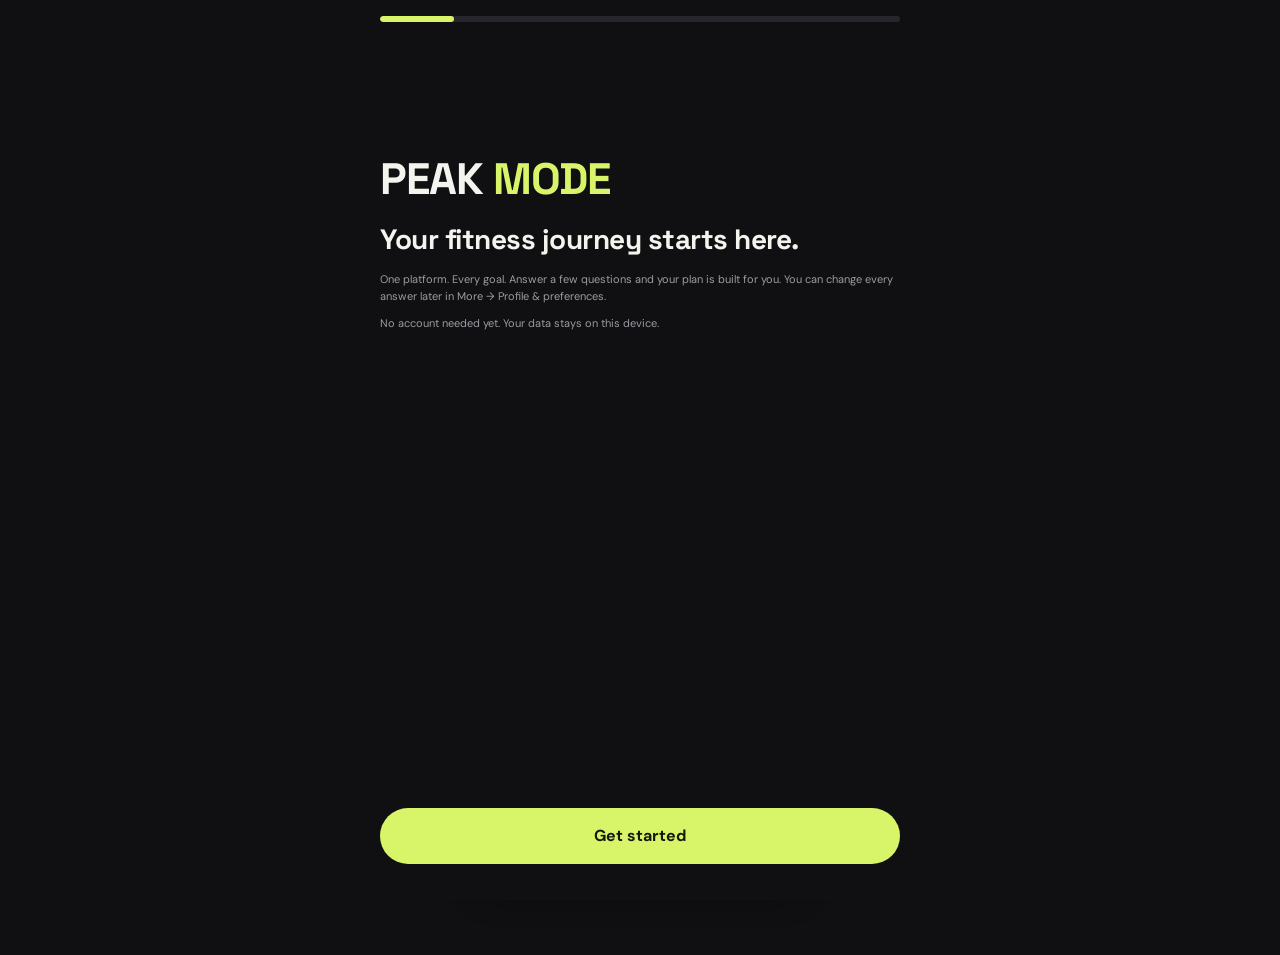
==== index.html @ ee84a6ba "Add files via upload" ====
<!doctype html><html lang="en"><head><meta charset="utf-8"><script>try{document.documentElement.dataset.theme=JSON.parse(localStorage.getItem("peakModeLifetimeV1")||"{}").theme||"volt"}catch(e){}</script><meta name="viewport" content="width=device-width,initial-scale=1,viewport-fit=cover"><meta name="theme-color" content="#101012"><link rel="manifest" href="manifest.webmanifest"><link rel="icon" href="icon.svg"><link rel="apple-touch-icon" href="icon.svg"><link rel="stylesheet" href="styles.css"><link rel="stylesheet" href="extras.css"><link rel="stylesheet" href="ui.css"><title>PEAK MODE</title></head><body><main class="app"><header><div><small id="greetSmall">PEAK MODE</small><h1 id="greet">Hi</h1></div><button id="settings">⚙</button></header><section class="hero"><div><small id="date"></small><h2>Build your best self.</h2><p id="phase">Train strong. Eat smart. Live better.</p></div><div class="streak"><b id="streak">0</b><small>DAY STREAK</small></div></section><div id="weekStrip"></div><nav><button class="active" data-page="today">Today</button><button data-page="food">Nutrition</button><button data-page="gym">Workout</button><button data-page="run">Run</button><button data-page="coach">Coach</button><button data-page="library">Library</button><button data-page="physique">Physique</button><button data-page="progress">Progress</button></nav>
<section id="today" class="page active"><div class="stats"><article><small>Calories</small><b>2,500</b><small>kcal target</small></article><article><small>Protein</small><b>180g</b><small>daily target</small></article><article><small>Water</small><b id="waterText">0 / 3L</b><small>hydration</small></article><article><small>Steps</small><b>8–10k</b><small>daily target</small></article></div><article class="card c-lime"><small>TRAINING</small><h3 id="todayWorkout">Upper Strength</h3><p id="todayDesc"></p><div id="todayExercises"></div><button class="primary" data-open="gym">Open workout</button></article><article class="card c-lav"><small>TODAY'S PLAN</small><h3>Training recommendation</h3><div id="coachToday"></div><button class="secondary" data-open="coach">Open check-in</button></article><article class="card"><small>TODAY'S INTAKE</small><h3>Calories and protein</h3><div id="intake"></div><p class="hint warn" id="backupNote" hidden>No recent backup. Photos and logs live only on this device, so export one in Progress → Backup.</p></article><article class="card" id="weekBars"></article><article class="card"><small>TODAY'S FOOD</small><h3>Meal schedule</h3><div id="todayMeals"></div><div id="customMeals"></div><button class="secondary" id="addMeal">+ Add another meal</button> <button class="secondary" data-open="food">Recipes & meal prep</button></article><article class="card"><small>HYDRATION</small><h3>Water tracker <span id="waterPct"></span></h3><div class="track"><i id="waterBar"></i></div><button class="secondary" id="add250">+250 ml</button> <button class="secondary" id="add500">+500 ml</button> <button class="link" id="resetWater">Reset</button><p class="hint">3 L is a starting target. Adjust for heat, sweating and thirst; don't force excessive water.</p></article><article class="card"><small>DAILY CHECKLIST</small><h3>Win the day</h3><div id="checks"></div></article></section>
<section id="food" class="page"><h2>Eat to perform</h2><article class="card"><div class="stats"><article><small>Calories</small><b>~2,500</b></article><article><small>Protein</small><b>~180g</b></article></div><p class="hint">Starting estimates. Actual calories and protein vary with fish type, edible portion, oil, coconut and recipes. Track your 7-day average weight for 2–3 weeks before adjusting.</p><div class="row"><button class="secondary" id="prevMenu">← Previous day</button><b id="menuTitle">Menu day 1 / 7</b><button class="secondary" id="nextMenu">Next day →</button></div><div id="menuMeals"></div></article><article class="card"><small>SUNDAY RESET</small><h3>90-minute prep plan</h3><div id="sunPrep"></div></article><article class="card"><small>MEAL PREPARATION</small><h3>Prep once, eat well</h3><div id="prep"></div></article><article class="card"><small>SHOPPING</small><h3>Weekly grocery list</h3><button class="link" id="copyList">Copy list</button><div id="groceries"></div></article></section>
<section id="gym" class="page"><h2>Strength + athleticism</h2><article class="card"><small>REST TIMER</small><div class="row"><b id="restClock" class="clock">0:00</b><div id="restBtns"><button class="secondary" data-s="60">1:00</button> <button class="secondary" data-s="90">1:30</button> <button class="secondary" data-s="120">2:00</button> <button class="secondary" data-s="180">3:00</button></div></div></article><article class="card" id="music"><small>WORKOUT MUSIC</small><h3>Your playlist</h3><div class="row2"><input id="plUrl" placeholder="Paste a Spotify or YouTube playlist link" aria-label="Playlist link"><button class="secondary" id="plSave">Save</button></div><div id="plEmbed"></div><div class="chips"><a href="https://open.spotify.com/search/workout%20motivation" target="_blank" rel="noopener">Spotify: workout</a><a href="https://www.youtube.com/results?search_query=gym+workout+music+mix" target="_blank" rel="noopener">YouTube: gym mix</a><a href="https://www.youtube.com/results?search_query=malayalam+gym+workout+songs" target="_blank" rel="noopener">Malayalam gym</a><a href="https://www.youtube.com/results?search_query=hip+hop+workout+mix" target="_blank" rel="noopener">Hip-hop</a></div><h3>Songs on this device</h3><p class="hint">Add songs you already own (MP3, M4A). They play offline and keep going with the screen locked.</p><audio id="aud" preload="none"></audio><div class="player"><div id="npTitle">Nothing playing</div><div class="ctl"><button id="mPrev" aria-label="Previous">Prev</button><button id="mPlay" aria-label="Play or pause">Play</button><button id="mNext" aria-label="Next">Next</button><button id="mShuf" aria-pressed="false" aria-label="Shuffle">Shuffle</button></div></div><div id="trackList"></div><label class="secondary file">Add songs<input id="addTracks" type="file" accept="audio/*" multiple></label></article><article class="card"><div class="row"><button class="secondary" id="prevWorkout">← Day</button><b id="workDay"></b><button class="secondary" id="nextWorkout">Day →</button></div><h3 id="workTitle"></h3><p id="workDesc"></p><div id="exerciseList"></div></article><article class="card"><small>PROGRESSION</small><h3>Your 90-day ramp</h3><ul><li>Weeks 1–2: return gradually, 3 reps in reserve, technique first.</li><li>Weeks 3–5: add reps, then small weight increases when every set is clean.</li><li>Week 6: deload; reduce sets by 40–50%.</li><li>Weeks 7–10: build steadily, usually 1–2 reps in reserve.</li><li>Week 11: consolidate and reduce fatigue.</li><li>Weeks 12–13: maintain strength; no forced max attempts.</li><li>After day 90: continue the weekly structure and schedule easier weeks every 5–8 weeks or as fatigue requires.</li></ul><p class="hint">Start conservatively after your training break. Avoid max attempts. Stop for sharp pain and adjust volume if recovery deteriorates.</p></article></section>
<section id="coach" class="page"><h2>Coach</h2><div id="coachBody"></div></section>
<section id="run" class="page"><h2>Run</h2><div id="runBody"></div></section>
<section id="library" class="page"><h2>Exercise library</h2><article class="card"><input id="lSearch" type="search" placeholder="Search exercises or muscles" aria-label="Search exercises"><div class="chips2" id="lMuscle"></div><div class="chips2" id="lEq"></div><div class="chips2" id="lLvl"></div><p class="hint" id="lStatus">Open this tab with internet once to load the library.</p><div id="lList"></div><button class="secondary" id="lMore" hidden>Show more</button><p class="hint">Exercise data and images: Free Exercise DB (public domain). Each demo shows start and end positions, not video.</p></article></section>
<section id="physique" class="page"><h2>Physique</h2><article class="card"><small>DAILY PHOTO</small><h3>Today’s check-in</h3><div class="seg" id="poseSeg"><button class="on" data-pose="Front">Front</button><button data-pose="Side">Side</button><button data-pose="Back">Back</button></div><p class="hint">Same spot, same light, same time of day, ideally in the morning before eating. Photos stay on this device.</p><p id="photoStatus" class="hint"></p><button class="primary" id="addPhoto">Take or choose photo</button></article><article class="card"><small>COMPARE</small><h3>Start vs latest</h3><div id="cmp"></div></article><article class="card"><small>TIMELINE</small><h3>All photos</h3><div id="gallery" class="gal"></div></article></section>
<section id="progress" class="page"><h2>Your progress</h2><article class="card"><small>BODY CHECK-IN</small><h3>Log measurements</h3><div class="form"><label>Weight kg<input id="weight" type="number" step=".1" placeholder="89.7"></label><label>Waist cm<input id="waist" type="number" step=".1"></label><label>Chest cm<input id="chest" type="number" step=".1"></label><label>Arm cm<input id="arm" type="number" step=".1"></label></div><button class="primary" id="saveMeasure">Save check-in</button><div id="wChart"></div><div id="measureHistory"></div></article><article class="card"><small>STRENGTH LOG</small><h3>Record a lift</h3><div class="form"><label>Exercise<select id="liftName"><option>Bench press</option><option>Squat</option><option>Deadlift</option><option>Overhead press</option><option>Barbell row</option></select></label><label>Weight kg<input id="liftWeight" type="number" step=".5"></label><label>Reps<input id="liftReps" type="number"></label><label>Sets<input id="liftSets" type="number"></label></div><button class="primary" id="saveLift">Save lift</button><div id="liftHistory"></div></article><article class="card"><small>BACKUP & RESTORE</small><p class="hint">Data is stored only in this browser on this device. Export backups regularly. GitHub Pages does not sync records between devices.</p><button class="secondary" id="export">Export backup</button> <label class="secondary file">Import backup<input id="import" type="file" accept="application/json"></label></article></section>
<footer>PEAK MODE · Consistency beats perfection.</footer></main><dialog id="settingsDialog"><div class="row"><h2>Daily reminders</h2><button id="close">✕</button></div><label>Workout<input id="tWorkout" type="time" value="05:45"></label><label>Breakfast<input id="tBreakfast" type="time" value="08:00"></label><label>Lunch<input id="tLunch" type="time" value="13:00"></label><label>Snack<input id="tSnack" type="time" value="16:30"></label><label>Dinner<input id="tDinner" type="time" value="20:00"></label><button class="primary" id="editProfile" type="button">Edit profile &amp; preferences</button><label>Your name<input id="tName" maxlength="24" autocomplete="given-name"></label><label>Theme<select id="tTheme"><option value="volt">Volt</option><option value="sunset">Sunset</option><option value="ember">Ember</option><option value="ocean">Ocean</option><option value="violet">Violet</option><option value="light">Light</option></select></label><label>Calorie target<input id="tKcal" type="number" inputmode="numeric"></label><label>Protein target (g)<input id="tProt" type="number" inputmode="numeric"></label><label>Water interval<select id="waterInterval"><option value="60">60 minutes</option><option value="90" selected>90 minutes</option><option value="120">2 hours</option></select></label><button class="primary" id="saveSettings">Save reminder times</button><button class="secondary" id="enable">Enable notifications</button><p class="hint">Notifications can fire while the app is open. Background notifications after iOS suspends/closes the app are not guaranteed with GitHub Pages alone; reliable push requires a push service/backend.</p></dialog><dialog id="recipeDialog"><div class="row"><h2 id="rTitle"></h2><button id="rClose" aria-label="Close">✕</button></div><div id="rBody"></div></dialog><dialog id="mealDialog"><div class="row"><h2>Add a meal</h2><button id="mClose" aria-label="Close">✕</button></div><label>What did you eat<input id="mName"></label><div class="form"><label>Calories (approx.)<input id="mKcal" type="number" inputmode="numeric"></label><label>Protein (g)<input id="mProt" type="number" inputmode="numeric"></label></div><button class="primary" id="mSave">Save meal</button></dialog><dialog id="photoDialog"><div class="row"><b id="pInfo"></b><button id="pClose" aria-label="Close">✕</button></div><img id="pImg" alt="" class="big"><button class="secondary" id="pDel">Delete photo</button></dialog><div id="toast"></div><script src="app.js"></script><script src="extras.js"></script><script src="music.js"></script><script src="coach.js"></script><script src="plan.js"></script><script src="library.js"></script><script src="food.js"></script><script src="ui.js"></script><script src="run.js"></script><script src="flow.js"></script><script src="session.js"></script><script src="onboard.js"></script><script src="backup.js"></script><script>if('serviceWorker'in navigator)addEventListener('load',()=>navigator.serviceWorker.register('./sw.js').catch(()=>{}));</script></body></html>
---- styles.css ----
@import url('https://fonts.googleapis.com/css2?family=DM+Sans:wght@400;500;600;700&family=Space+Grotesk:wght@500;600;700&display=swap');*{box-sizing:border-box}body{margin:0;background:radial-gradient(ellipse at 80% -10%,var(--glow),transparent 40%),var(--bg);color:var(--text);font:15px 'DM Sans',sans-serif;line-height:1.5}.app{max-width:800px;margin:auto;padding:env(safe-area-inset-top) 16px 30px}header,.row,.hero{display:flex;align-items:center;justify-content:space-between;gap:12px}header{padding:20px 2px}small{font-size:10px;letter-spacing:1.5px;color:var(--green);font-weight:700}h1,h2,h3,b{font-family:'Space Grotesk',sans-serif}h1{font-size:25px;margin:2px 0}h1 span{color:var(--green)}h2{font-size:22px;margin:18px 0 12px}h3{font-size:18px;margin:5px 0 10px}p{color:var(--muted)}button{cursor:pointer;font:inherit}header button,.row button{background:var(--surf);color:var(--text);border:1px solid var(--line);border-radius:12px;padding:10px}.hero,.card{background:linear-gradient(145deg,var(--c1),var(--c2));border:1px solid var(--line);border-radius:19px;padding:18px;margin:14px 0}.hero h2{margin:5px 0}.hero p{margin:0}.streak{border:1px solid var(--strk-line);background:var(--strk-bg);border-radius:50%;width:68px;height:68px;display:grid;align-content:center;text-align:center;flex-shrink:0}.streak b{font-size:24px;color:var(--green)}.streak small{font-size:8px}.tabs,nav{display:flex;gap:5px;overflow:auto;background:var(--nav);border:1px solid var(--line);padding:5px;border-radius:14px;position:sticky;top:0;z-index:3}nav button{flex:1;min-width:65px;background:transparent;border:0;color:var(--muted);padding:10px 5px;border-radius:10px;font-weight:700;font-size:12px}nav button.active{background:var(--green);color:var(--ink)}.page{display:none}.page.active{display:block}.stats{display:grid;grid-template-columns:repeat(4,1fr);gap:8px}.stats article{background:var(--surf);padding:12px;border-radius:13px}.stats small{display:block;color:var(--muted);letter-spacing:0}.stats b{display:block;font-size:20px;margin:4px 0}.primary,.secondary,.link,.file{display:inline-block;border:0;border-radius:12px;padding:11px 14px;font-weight:700}.primary{background:var(--green);color:var(--ink);width:100%;margin:12px 0}.secondary,.file{background:var(--surf);border:1px solid var(--line);color:var(--text)}.link{background:none;color:var(--green)}.meal{padding:12px 0;border-bottom:1px solid var(--line)}.meal b{display:block}.meal small{letter-spacing:.5px}.meal p{font-size:12px;margin:4px 0}.meal details{font-size:12px;color:var(--muted)}.meal summary{color:var(--green);cursor:pointer}.hint{font-size:11px}.track{height:9px;background:var(--line);border-radius:20px;overflow:hidden;margin:12px 0}.track i{display:block;height:100%;width:0;background:var(--green)}.exercise{padding:11px 0;border-bottom:1px solid var(--line);display:grid;grid-template-columns:1fr auto;gap:8px}.exercise span,.exercise em{font-size:12px;color:var(--muted)}.exercise em{grid-column:1/-1;font-style:normal}.form{display:grid;grid-template-columns:1fr 1fr;gap:10px;margin:12px 0}label{display:grid;gap:5px;color:var(--muted);font-size:12px}input,select{background:var(--input);color:var(--text);border:1px solid var(--line);border-radius:9px;padding:10px;min-width:0;width:100%}.check{display:flex;align-items:center;gap:9px;padding:6px 0;color:var(--text);font-size:13px}.check input{width:auto;accent-color:var(--green)}.history{border-bottom:1px solid var(--line);padding:9px 0;font-size:12px;display:flex;justify-content:space-between;gap:8px}.history span{color:var(--muted)}.file input{display:none}footer{text-align:center;color:var(--muted);font-size:10px;padding:22px}dialog{background:var(--panel);color:var(--text);border:1px solid var(--line);border-radius:18px;width:min(92vw,440px);max-height:88vh;overflow:auto}dialog::backdrop{background:#000b}dialog label{margin:10px 0}#toast{position:fixed;bottom:20px;left:50%;transform:translateX(-50%);background:var(--green);color:var(--ink);padding:10px 15px;border-radius:12px;opacity:0;pointer-events:none;font-weight:700;font-size:12px}#toast.show{opacity:1}@media(max-width:560px){.stats{grid-template-columns:repeat(2,1fr)}.app{padding-left:12px;padding-right:12px}.hero,.card{padding:15px}.form{grid-template-columns:1fr 1fr}}
---- extras.css ----
:root,:root[data-theme=ember]{--bg:#130f0d;--panel:#1d1613;--line:#3a2c26;--text:#f6eee9;--muted:#b3a299;--green:#ff7a45;--ink:#1c0e07;--surf:#2a201b;--c1:#251b16;--c2:#191210;--glow:#3a1d12;--input:#0f0b0a;--nav:#17110f;--strk-bg:#3a2218;--strk-line:#a65a38;--warn:#f0c46a;color-scheme:dark}
:root[data-theme=ocean]{--bg:#08121c;--panel:#0f1d2b;--line:#1f3448;--text:#e8f3fb;--muted:#8fa8bb;--green:#38bdf8;--ink:#04202e;--surf:#162a3b;--c1:#122537;--c2:#0c1a28;--glow:#0f3552;--input:#060e16;--nav:#0b1722;--strk-bg:#123a52;--strk-line:#2d7aa3;--warn:#f0c46a;color-scheme:dark}
:root[data-theme=violet]{--bg:#100c1a;--panel:#191328;--line:#30264a;--text:#f1ecfb;--muted:#a79dc2;--green:#a78bfa;--ink:#150b30;--surf:#231b38;--c1:#1f1733;--c2:#150f25;--glow:#2a1a52;--input:#0c0814;--nav:#130e20;--strk-bg:#2e2250;--strk-line:#7a63c9;--warn:#f0c46a;color-scheme:dark}
:root[data-theme=light]{--bg:#f5f3ef;--panel:#ffffff;--line:#ddd8cf;--text:#1d1b18;--muted:#6b655c;--green:#c2410c;--ink:#ffffff;--surf:#ebe7e0;--c1:#ffffff;--c2:#faf8f5;--glow:#ffe3d0;--input:#ffffff;--nav:#ece8e1;--strk-bg:#ffe8d9;--strk-line:#c2410c;--warn:#9a5b00;color-scheme:light}

:focus-visible{outline:2px solid var(--green);outline-offset:2px}
nav{top:env(safe-area-inset-top,0)}
.seg{display:flex;gap:6px;margin:8px 0}.seg button{flex:1;background:var(--surf);color:var(--text);border:1px solid var(--line);border-radius:10px;padding:10px;font-weight:700}.seg button.on{background:var(--green);color:var(--ink);border-color:var(--green)}
.cmp{display:grid;grid-template-columns:1fr 1fr;gap:10px}
figure{margin:0}figure img{width:100%;aspect-ratio:3/4;object-fit:cover;border-radius:12px;border:1px solid var(--line);display:block}figcaption{font-size:11px;color:var(--muted);margin-top:4px}figcaption b{color:var(--text)}
.gal{display:grid;grid-template-columns:repeat(3,1fr);gap:8px}.gal figure{cursor:pointer}
dialog .big{width:100%;max-height:60vh;object-fit:contain;border-radius:12px;margin:10px 0}
.bar{margin:10px 0}.bar span{font-size:12px;color:var(--muted)}.bar b{color:var(--text)}
.meal .check{align-items:flex-start;padding:0}.meal .check span{display:block}.meal.eaten{opacity:.62}.meal.eaten b{text-decoration:line-through}
.acts{display:flex;gap:14px;flex-wrap:wrap}.acts .link,.meal>.link{padding:6px 0;font-size:12px}
.mp{width:96px;height:96px;object-fit:cover;border-radius:10px;border:1px solid var(--line);margin-top:6px}
.exercise.has{grid-template-columns:auto 1fr auto}.exercise.has input{width:20px;height:20px;accent-color:var(--green)}
.clock{font-size:34px;color:var(--green);min-width:80px}#restBtns{display:flex;gap:6px;flex-wrap:wrap}#restBtns button{padding:9px 10px}
.chart{width:100%;height:auto;max-height:140px}.warn{color:var(--warn)}.soft{color:var(--muted);letter-spacing:0;font-weight:400;font-size:12px}
.tip{font-size:12px;color:var(--green)}dialog ol{color:var(--muted);padding-left:20px;font-size:13px}dialog li{margin:6px 0}dialog h3{margin:14px 0 4px}
@media(prefers-reduced-motion:no-preference){#toast{transition:opacity .2s}}

.row2{display:flex;gap:8px;margin:8px 0}.row2 input{flex:1}.chips{display:flex;flex-wrap:wrap;gap:8px;margin:10px 0}.chips a{background:var(--surf);border:1px solid var(--line);color:var(--text);border-radius:20px;padding:7px 12px;font-size:12px;text-decoration:none;font-weight:600}
#plEmbed iframe{border:0;border-radius:12px;margin:8px 0}#plEmbed a{font-size:12px;color:var(--green)}
.player{background:var(--surf);border-radius:14px;padding:12px;margin:10px 0}#npTitle{font-weight:700;margin-bottom:8px;overflow:hidden;text-overflow:ellipsis;white-space:nowrap}
.ctl{display:flex;gap:8px}.ctl button{flex:1;background:var(--panel);color:var(--text);border:1px solid var(--line);border-radius:10px;padding:10px;font-size:16px}#mPlay{background:var(--green);color:var(--ink);border-color:var(--green)}.ctl button[aria-pressed=true]{border-color:var(--green);color:var(--green)}
.trk{display:flex;align-items:center;gap:8px;border-bottom:1px solid var(--line);padding:4px 0}.trk>button:first-child{flex:1;text-align:left;overflow:hidden;text-overflow:ellipsis;white-space:nowrap;color:var(--text)}.trk.on>button:first-child{color:var(--green)}
nav{overflow-x:auto}nav button{flex:none}#coachBody ul{color:var(--muted);padding-left:18px;font-size:13px}#coachBody li{margin:6px 0}#coachBody input[type=range]{width:100%;accent-color:var(--green)}

.chips2{display:flex;flex-wrap:wrap;gap:6px;margin:8px 0}.chips2 button{background:var(--surf);color:var(--text);border:1px solid var(--line);border-radius:18px;padding:6px 11px;font-size:12px;font-weight:600}.chips2 button.on{background:var(--green);color:var(--ink);border-color:var(--green)}
.lrow{display:flex;gap:10px;align-items:center;width:100%;text-align:left;background:none;border:0;border-bottom:1px solid var(--line);padding:8px 0;color:var(--text)}.lrow img,.lrow .ph{width:56px;height:56px;border-radius:10px;object-fit:cover;background:var(--surf);flex:none}.lrow b{display:block;font-size:14px}.lrow small{color:var(--muted);font-size:11px}
#eMedia{position:relative;background:var(--surf);border-radius:14px;min-height:120px;margin:8px 0;overflow:hidden}#eMedia img{width:100%;max-height:50vh;object-fit:contain;display:block}.fl{position:absolute;left:8px;bottom:6px;font-size:11px;color:var(--muted)}#eMedia p{padding:16px}
#eMedia.fs{position:fixed;inset:0;z-index:999;background:#000;border-radius:0;display:flex;align-items:center}#eMedia.fs img{max-height:100vh}
.demo{background:none;border:1px solid var(--line);color:var(--green);border-radius:12px;padding:2px 8px;font-size:11px;font-weight:700;margin-left:6px}#exDialog{max-width:520px}input[type=search]{width:100%}
---- ui.css ----
:root{--cA:var(--green);--onA:var(--ink);--cB:var(--surf);--onB:var(--text);--cC:var(--surf);--onC:var(--text)}
:root[data-theme=volt]{--bg:#101012;--panel:#1b1b1f;--line:#2c2c32;--text:#f4f4ef;--muted:#9b9ba3;--green:#d8f56a;--ink:#16190a;--surf:#26262c;--c1:#1c1c20;--c2:#17171a;--glow:#1d2410;--input:#121214;--nav:#1b1b1f;--strk-bg:#2a3216;--strk-line:#d8f56a;--warn:#f0c46a;--cA:#d8f56a;--onA:#16190a;--cB:#a99bf5;--onB:#1a1433;--cC:#e3bdf3;--onC:#2a1233;color-scheme:dark}
:root[data-theme=sunset]{--bg:#ededf0;--panel:#fafafb;--line:#dcdce2;--text:#17171a;--muted:#6c6c76;--green:#e8591a;--ink:#fff;--surf:#f1f1f5;--c1:#fff;--c2:#fafafc;--glow:#f3e6ff;--input:#fff;--nav:#fff;--strk-bg:#fde3d6;--strk-line:#e8591a;--warn:#9a5b00;--cA:#e8591a;--onA:#fff;--cB:#dde3f5;--onB:#17171a;--cC:#f1f1f5;--onC:#17171a;color-scheme:light}
nav{display:none}.app{padding-bottom:120px}header h1{font-size:28px;letter-spacing:-.5px;margin:2px 0 0}header h1 span{color:inherit}
#today>h2{display:none}.hero{background:none!important;border:0!important;box-shadow:none!important;padding:4px 0!important}.hero h2{font-size:26px;letter-spacing:-.5px}
#weekStrip{display:flex;gap:6px;justify-content:space-between;margin:12px 0 4px}.wd{flex:1;display:flex;flex-direction:column;align-items:center;gap:4px;padding:8px 0;border-radius:22px;color:var(--muted)}.wd b{font-size:15px;color:var(--text)}.wd small{font-size:10px;letter-spacing:.08em}.wd.on{background:var(--green)}.wd.on b,.wd.on small{color:var(--ink)}.wd i{width:5px;height:5px;border-radius:50%}.wd i.dot{background:var(--green)}.wd.on i.dot{background:var(--ink)}
.card{border-radius:28px;padding:20px;border:0;background:var(--panel)}.stats{display:grid;grid-template-columns:1fr 1fr;gap:12px;margin:14px 0}.stats article{border-radius:26px;padding:18px;border:0;min-height:110px;display:flex;flex-direction:column;justify-content:space-between}.stats b{font-size:30px;letter-spacing:-1px}
.stats article:nth-child(1){background:var(--cC);color:var(--onC)}.stats article:nth-child(2){background:var(--cB);color:var(--onB)}.stats article:nth-child(3){background:var(--surf)}.stats article:nth-child(4){background:var(--cA);color:var(--onA)}.stats article:nth-child(1) small,.stats article:nth-child(2) small,.stats article:nth-child(4) small{color:inherit;opacity:.7}
.c-lime,.c-lav{background:var(--cA);color:var(--onA)}.c-lav{background:var(--cB);color:var(--onB)}.c-lime small,.c-lav small,.c-lime p,.c-lav p,.c-lime .hint,.c-lav .hint{color:inherit;opacity:.75}.c-lime h3{font-size:26px;letter-spacing:-.5px}
.c-lime .primary,.c-lav .secondary{background:var(--onA);color:var(--cA);border-radius:30px;border:0}.c-lav .secondary{background:var(--onB);color:var(--cB)}.c-lime .exercise,.c-lime .exercise *{color:inherit;border-color:#0002}.c-lime .demo{color:var(--onA);border-color:#0004}
.primary,.secondary,button.secondary{border-radius:30px}.tip{border-radius:16px}
.ringbox{display:flex;gap:18px;align-items:center;margin-bottom:12px}.ringbox b{font-size:34px;letter-spacing:-1px;display:block}.ringbox small{display:block;color:var(--muted)}.rbg{fill:none;stroke:var(--surf);stroke-width:14}.rfg{fill:none;stroke:var(--green);stroke-width:14;stroke-linecap:round}
.bars{display:flex;gap:8px;align-items:flex-end;height:150px;margin-top:14px}.bc{flex:1;height:100%;display:flex;flex-direction:column;justify-content:flex-end;align-items:center;gap:6px}.bc span{font-size:11px;color:var(--muted)}.bc i{width:100%;border-radius:20px;background:var(--green);min-height:14px}.bc.f i{opacity:.3}.bc small{font-size:11px}
dialog{border-radius:28px}
#dock{position:fixed;left:50%;transform:translateX(-50%);bottom:calc(14px + env(safe-area-inset-bottom,0px));z-index:50;display:flex;gap:10px;padding:10px;background:color-mix(in srgb,var(--panel) 88%,transparent);backdrop-filter:blur(14px);-webkit-backdrop-filter:blur(14px);border:1px solid var(--line);border-radius:44px;box-shadow:0 10px 30px #0006}
#dock button{width:52px;height:52px;border-radius:50%;border:0;background:var(--surf);color:var(--text);display:grid;place-items:center;padding:0}#dock button.on{background:var(--green);color:var(--ink)}#dock svg{width:24px;height:24px;fill:none;stroke:currentColor;stroke-width:2;stroke-linecap:round;stroke-linejoin:round}
.moregrid{display:grid;grid-template-columns:1fr 1fr;gap:10px;margin-top:12px}.moregrid button{background:var(--surf);color:var(--text);border:0;border-radius:22px;padding:22px 10px;font-weight:700}
.bc i.z{background:var(--surf)}
.streak small{font-size:8px;letter-spacing:.06em}.streak{min-width:68px}

#ob{position:fixed;inset:0;z-index:300;background:var(--bg);overflow:auto;padding:calc(16px + env(safe-area-inset-top,0px)) 18px calc(24px + env(safe-area-inset-bottom,0px))}#ob[hidden]{display:none}.obin{max-width:520px;margin:0 auto;min-height:100%;display:flex;flex-direction:column;gap:14px}
.obtop{display:flex;align-items:center;gap:12px}.obtop #obBack{background:var(--surf);color:var(--text);border:0;border-radius:50%;width:40px;height:40px}.obbar{flex:1;height:6px;background:var(--surf);border-radius:6px;overflow:hidden}.obbar i{display:block;height:100%;background:var(--green);border-radius:6px;transition:width .25s}
#obBody{flex:1;display:flex;flex-direction:column;gap:12px}#obBody h2{font-size:28px;letter-spacing:-.5px;margin:6px 0 0}.obhero{margin-top:12vh}.obhero h1{font-size:44px;letter-spacing:-1px}.obhero h1 span{color:var(--green)}
.obg{display:flex;flex-wrap:wrap;gap:8px}.opt{background:var(--surf);color:var(--text);border:2px solid transparent;border-radius:24px;padding:12px 16px;font-weight:700;font-size:14px}.opt.on{background:var(--green);color:var(--ink)}[data-grp=goals] .opt{flex:1 1 44%;text-align:left;border-radius:20px;padding:16px}
.obnext{width:100%;padding:16px;font-size:16px;border-radius:32px;position:sticky;bottom:0}textarea{width:100%;background:var(--input);color:var(--text);border:1px solid var(--line);border-radius:14px;padding:12px;font:inherit}
#obSkip[hidden],#obBack[hidden],#obEq[hidden]{display:none!important}
.big{font-size:64px!important;letter-spacing:-2px;margin:4px 0}.rstats{display:flex;gap:10px;margin:6px 0}.rstats div{flex:1}.rstats b{font-size:24px;display:block}#rCv,#dCv{width:100%;height:auto;background:#0001;border-radius:18px;margin:8px 0}

/* v11 calm layout */
#today>:not(#home){display:none}#weekStrip,#food [data-open=food]{display:none}#home{display:flex;flex-direction:column;gap:14px;margin-top:6px}
.hero2{padding:26px}.hero2 h2{font-size:34px;letter-spacing:-1px;margin:6px 0 4px}.hero2 p{margin:0 0 18px;font-size:16px}.hero2 .primary{width:100%;padding:16px;font-size:17px}
.nextmeal{background:var(--panel);color:var(--text);border:0;border-radius:24px;padding:16px 18px;text-align:left}.nextmeal small{display:block;color:var(--muted);letter-spacing:.08em;font-size:11px}.nextmeal b{font-size:16px}
.plines{display:flex;flex-direction:column;gap:12px;padding:4px 4px 0}.pl>div:first-child{display:flex;justify-content:space-between;font-size:13px;margin-bottom:6px}.pl span{color:var(--muted)}.pl .track{height:6px}.pl .track i{transition:width .6s}#home>.link{align-self:flex-start}
#subnav{margin:6px 0 10px}#subnav[hidden]{display:none}
#dock{gap:6px}#dock button{width:auto;height:52px;border-radius:30px;padding:0 18px;display:flex;gap:8px;align-items:center}#dock button span{font-size:13px;font-weight:700;display:none}#dock button.on span{display:inline}
.tl{position:relative}.tli{display:flex;gap:14px;position:relative;padding-bottom:14px}.tli::before{content:'';position:absolute;left:15px;top:34px;bottom:0;width:2px;background:var(--line)}.tli:last-child::before{display:none}
.tk{flex:none}.tk input{appearance:none;-webkit-appearance:none;width:32px;height:32px;border-radius:50%;border:2px solid var(--line);background:var(--panel);margin:0;position:relative}.tk input:checked{background:var(--green);border-color:var(--green);animation:pop .3s}.tk input:checked::after{content:'';position:absolute;left:10px;top:4px;width:7px;height:14px;border:solid var(--ink);border-width:0 3px 3px 0;transform:rotate(45deg)}
.tb{flex:1;border-radius:22px;padding:2px 0}.tb b{display:block}.tb p{margin:2px 0 4px;color:var(--muted);font-size:13px}.tli.next .tb{background:var(--cA);color:var(--onA);padding:14px}.tli.next .tb p,.tli.next .tb small{color:inherit;opacity:.75}.tli.next .link{color:var(--onA)}.tli.later{opacity:.5}.tli.next .tk input{border-color:var(--green)}
@keyframes pop{50%{transform:scale(1.3)}}.pop{animation:pop .25s}
#startRow{margin:0 0 12px}#startRow .primary{width:100%;padding:18px;font-size:17px}.wrow{display:flex;align-items:center;gap:12px;width:100%;background:none;border:0;border-bottom:1px solid var(--line);padding:12px 0;color:var(--text);text-align:left}.wrow span{width:36px;color:var(--muted);font-size:12px}.wrow b{flex:1;font-size:14px}.wrow em{font-style:normal;color:var(--muted);font-size:12px}.wrow.on b{color:var(--green)}
#fab{position:fixed;right:16px;bottom:calc(92px + env(safe-area-inset-bottom,0px));z-index:55;width:48px;height:48px;border-radius:50%;border:1px solid var(--line);background:var(--panel);color:var(--text);display:grid;place-items:center;padding:0;box-shadow:0 6px 20px #0005}#fab svg{width:22px;height:22px;fill:none;stroke:currentColor;stroke-width:2;stroke-linecap:round;stroke-linejoin:round}#fab.live{background:var(--green);color:var(--ink);animation:pulse 1.8s infinite}@keyframes pulse{50%{box-shadow:0 0 0 8px #d8f56a33}}
.sheet{width:min(560px,100%);margin:auto auto 0;border-radius:28px 28px 0 0}.sheet #music{box-shadow:none;padding:0;background:none}
#ses{position:fixed;inset:0;z-index:320;background:var(--bg);overflow:auto;padding:calc(14px + env(safe-area-inset-top,0px)) 18px calc(24px + env(safe-area-inset-bottom,0px))}#ses[hidden]{display:none}.sin{max-width:520px;margin:0 auto}.stop{display:flex;justify-content:space-between;align-items:center}.stop button{width:40px;height:40px;border-radius:50%;border:0;background:var(--surf);color:var(--text)}.stop b{font-size:13px;color:var(--muted)}
#sBody{display:flex;flex-direction:column;gap:14px;margin-top:12px}#sBody h1{font-size:34px;letter-spacing:-1px;margin:0}.sset{font-size:18px;font-weight:700;color:var(--green);margin:0}.sdemo{background:var(--surf);border-radius:24px;min-height:190px;display:grid;place-items:center;overflow:hidden}.sdemo img{width:100%;max-height:34vh;object-fit:contain}.sdemo p{padding:20px}
.stpr{display:flex;gap:12px}.stp{flex:1;background:var(--surf);border-radius:22px;padding:12px}.stp small{color:var(--muted)}.stp div{display:flex;align-items:center;gap:6px;margin-top:6px}.stp input{width:100%;min-width:0;text-align:center;font-size:26px;font-weight:800;background:none;border:0;color:var(--text)}.stp button{width:40px;height:40px;border-radius:50%;border:0;background:var(--panel);color:var(--text);font-size:20px}
.big2{width:100%;padding:20px;font-size:20px;border-radius:36px}.rclock{font-size:96px;font-weight:800;letter-spacing:-3px;text-align:center;margin:20px 0}.rbtns{display:flex;gap:10px}.rbtns button{flex:1;padding:16px}
.sring{width:150px;height:150px;align-self:center}.sring .rfg{transition:stroke-dashoffset 1.2s ease-out}.stick{stroke:var(--green);stroke-width:7;stroke-linecap:round;stroke-linejoin:round}.sgrid{display:flex;gap:10px}.sgrid div{flex:1;background:var(--panel);border-radius:22px;padding:16px;text-align:center}.sgrid b{font-size:26px;display:block}.sgrid small{color:var(--muted)}
@media(prefers-reduced-motion:reduce){*{animation:none!important;transition:none!important}}
.hero2 h2{line-height:1.05}
#dock button{padding:0 14px}#dock{gap:4px}
#rEnd[hidden],#rDraft[hidden]{display:none!important}#rCv{min-height:120px}
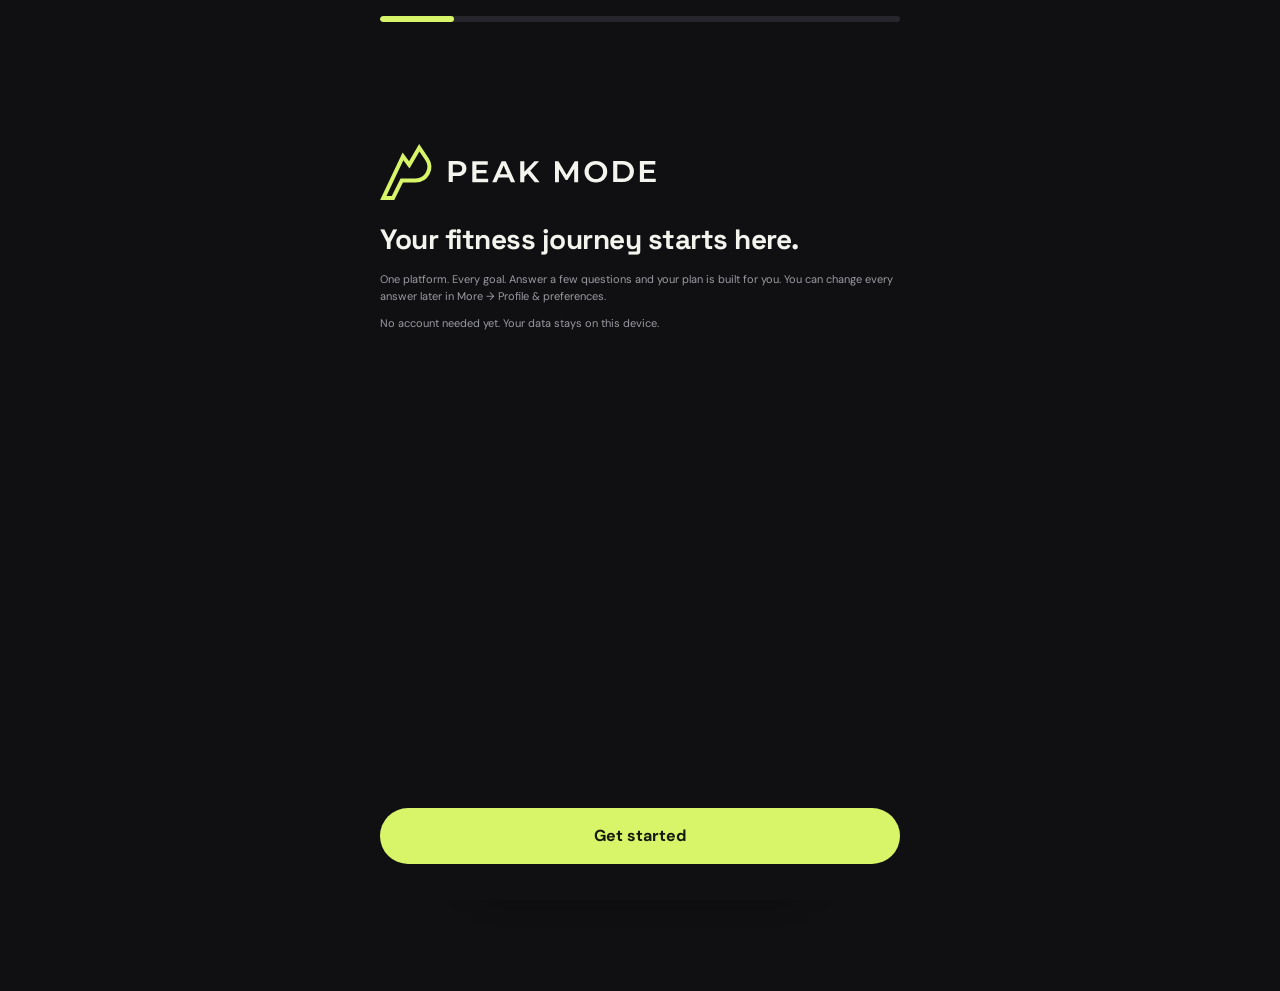
==== commit 6420281d: "Add files via upload" ====
--- a/index.html
+++ b/index.html
@@ -1,10 +1,10 @@
-<!doctype html><html lang="en"><head><meta charset="utf-8"><script>try{document.documentElement.dataset.theme=JSON.parse(localStorage.getItem("peakModeLifetimeV1")||"{}").theme||"volt"}catch(e){}</script><meta name="viewport" content="width=device-width,initial-scale=1,viewport-fit=cover"><meta name="theme-color" content="#101012"><link rel="manifest" href="manifest.webmanifest"><link rel="icon" href="icon.svg"><link rel="apple-touch-icon" href="icon.svg"><link rel="stylesheet" href="styles.css"><link rel="stylesheet" href="extras.css"><link rel="stylesheet" href="ui.css"><title>PEAK MODE</title></head><body><main class="app"><header><div><small id="greetSmall">PEAK MODE</small><h1 id="greet">Hi</h1></div><button id="settings">⚙</button></header><section class="hero"><div><small id="date"></small><h2>Build your best self.</h2><p id="phase">Train strong. Eat smart. Live better.</p></div><div class="streak"><b id="streak">0</b><small>DAY STREAK</small></div></section><div id="weekStrip"></div><nav><button class="active" data-page="today">Today</button><button data-page="food">Nutrition</button><button data-page="gym">Workout</button><button data-page="run">Run</button><button data-page="coach">Coach</button><button data-page="library">Library</button><button data-page="physique">Physique</button><button data-page="progress">Progress</button></nav>
+<!doctype html><html lang="en"><head><meta charset="utf-8"><script>try{document.documentElement.dataset.theme=JSON.parse(localStorage.getItem("peakModeLifetimeV1")||"{}").theme||"volt"}catch(e){}</script><meta name="viewport" content="width=device-width,initial-scale=1,viewport-fit=cover"><meta name="theme-color" content="#101012"><link rel="manifest" href="manifest.webmanifest"><link rel="icon" href="icon.svg" type="image/svg+xml"><link rel="apple-touch-icon" href="apple-touch-icon.png"><link rel="stylesheet" href="styles.css"><link rel="stylesheet" href="extras.css"><link rel="stylesheet" href="ui.css"><title>PEAK MODE</title></head><body><main class="app"><header><div><small id="greetSmall">PEAK MODE</small><h1 id="greet">Hi</h1></div><button id="settings">⚙</button></header><section class="hero"><div><small id="date"></small><h2>Build your best self.</h2><p id="phase">Train strong. Eat smart. Live better.</p></div><div class="streak"><b id="streak">0</b><small>DAY STREAK</small></div></section><div id="weekStrip"></div><nav><button class="active" data-page="today">Today</button><button data-page="food">Nutrition</button><button data-page="gym">Workout</button><button data-page="run">Run</button><button data-page="coach">Coach</button><button data-page="library">Library</button><button data-page="physique">Physique</button><button data-page="progress">Progress</button></nav>
 <section id="today" class="page active"><div class="stats"><article><small>Calories</small><b>2,500</b><small>kcal target</small></article><article><small>Protein</small><b>180g</b><small>daily target</small></article><article><small>Water</small><b id="waterText">0 / 3L</b><small>hydration</small></article><article><small>Steps</small><b>8–10k</b><small>daily target</small></article></div><article class="card c-lime"><small>TRAINING</small><h3 id="todayWorkout">Upper Strength</h3><p id="todayDesc"></p><div id="todayExercises"></div><button class="primary" data-open="gym">Open workout</button></article><article class="card c-lav"><small>TODAY'S PLAN</small><h3>Training recommendation</h3><div id="coachToday"></div><button class="secondary" data-open="coach">Open check-in</button></article><article class="card"><small>TODAY'S INTAKE</small><h3>Calories and protein</h3><div id="intake"></div><p class="hint warn" id="backupNote" hidden>No recent backup. Photos and logs live only on this device, so export one in Progress → Backup.</p></article><article class="card" id="weekBars"></article><article class="card"><small>TODAY'S FOOD</small><h3>Meal schedule</h3><div id="todayMeals"></div><div id="customMeals"></div><button class="secondary" id="addMeal">+ Add another meal</button> <button class="secondary" data-open="food">Recipes & meal prep</button></article><article class="card"><small>HYDRATION</small><h3>Water tracker <span id="waterPct"></span></h3><div class="track"><i id="waterBar"></i></div><button class="secondary" id="add250">+250 ml</button> <button class="secondary" id="add500">+500 ml</button> <button class="link" id="resetWater">Reset</button><p class="hint">3 L is a starting target. Adjust for heat, sweating and thirst; don't force excessive water.</p></article><article class="card"><small>DAILY CHECKLIST</small><h3>Win the day</h3><div id="checks"></div></article></section>
 <section id="food" class="page"><h2>Eat to perform</h2><article class="card"><div class="stats"><article><small>Calories</small><b>~2,500</b></article><article><small>Protein</small><b>~180g</b></article></div><p class="hint">Starting estimates. Actual calories and protein vary with fish type, edible portion, oil, coconut and recipes. Track your 7-day average weight for 2–3 weeks before adjusting.</p><div class="row"><button class="secondary" id="prevMenu">← Previous day</button><b id="menuTitle">Menu day 1 / 7</b><button class="secondary" id="nextMenu">Next day →</button></div><div id="menuMeals"></div></article><article class="card"><small>SUNDAY RESET</small><h3>90-minute prep plan</h3><div id="sunPrep"></div></article><article class="card"><small>MEAL PREPARATION</small><h3>Prep once, eat well</h3><div id="prep"></div></article><article class="card"><small>SHOPPING</small><h3>Weekly grocery list</h3><button class="link" id="copyList">Copy list</button><div id="groceries"></div></article></section>
-<section id="gym" class="page"><h2>Strength + athleticism</h2><article class="card"><small>REST TIMER</small><div class="row"><b id="restClock" class="clock">0:00</b><div id="restBtns"><button class="secondary" data-s="60">1:00</button> <button class="secondary" data-s="90">1:30</button> <button class="secondary" data-s="120">2:00</button> <button class="secondary" data-s="180">3:00</button></div></div></article><article class="card" id="music"><small>WORKOUT MUSIC</small><h3>Your playlist</h3><div class="row2"><input id="plUrl" placeholder="Paste a Spotify or YouTube playlist link" aria-label="Playlist link"><button class="secondary" id="plSave">Save</button></div><div id="plEmbed"></div><div class="chips"><a href="https://open.spotify.com/search/workout%20motivation" target="_blank" rel="noopener">Spotify: workout</a><a href="https://www.youtube.com/results?search_query=gym+workout+music+mix" target="_blank" rel="noopener">YouTube: gym mix</a><a href="https://www.youtube.com/results?search_query=malayalam+gym+workout+songs" target="_blank" rel="noopener">Malayalam gym</a><a href="https://www.youtube.com/results?search_query=hip+hop+workout+mix" target="_blank" rel="noopener">Hip-hop</a></div><h3>Songs on this device</h3><p class="hint">Add songs you already own (MP3, M4A). They play offline and keep going with the screen locked.</p><audio id="aud" preload="none"></audio><div class="player"><div id="npTitle">Nothing playing</div><div class="ctl"><button id="mPrev" aria-label="Previous">Prev</button><button id="mPlay" aria-label="Play or pause">Play</button><button id="mNext" aria-label="Next">Next</button><button id="mShuf" aria-pressed="false" aria-label="Shuffle">Shuffle</button></div></div><div id="trackList"></div><label class="secondary file">Add songs<input id="addTracks" type="file" accept="audio/*" multiple></label></article><article class="card"><div class="row"><button class="secondary" id="prevWorkout">← Day</button><b id="workDay"></b><button class="secondary" id="nextWorkout">Day →</button></div><h3 id="workTitle"></h3><p id="workDesc"></p><div id="exerciseList"></div></article><article class="card"><small>PROGRESSION</small><h3>Your 90-day ramp</h3><ul><li>Weeks 1–2: return gradually, 3 reps in reserve, technique first.</li><li>Weeks 3–5: add reps, then small weight increases when every set is clean.</li><li>Week 6: deload; reduce sets by 40–50%.</li><li>Weeks 7–10: build steadily, usually 1–2 reps in reserve.</li><li>Week 11: consolidate and reduce fatigue.</li><li>Weeks 12–13: maintain strength; no forced max attempts.</li><li>After day 90: continue the weekly structure and schedule easier weeks every 5–8 weeks or as fatigue requires.</li></ul><p class="hint">Start conservatively after your training break. Avoid max attempts. Stop for sharp pain and adjust volume if recovery deteriorates.</p></article></section>
+<section id="gym" class="page"><h2>Strength + athleticism</h2><article class="card"><small>REST TIMER</small><div class="row"><b id="restClock" class="clock">0:00</b><div id="restBtns"><button class="secondary" data-s="60">1:00</button> <button class="secondary" data-s="90">1:30</button> <button class="secondary" data-s="120">2:00</button> <button class="secondary" data-s="180">3:00</button></div></div></article><article class="card" id="music"><small>WORKOUT MUSIC</small><h3>Your playlist</h3><div class="row2"><input id="plUrl" placeholder="Paste a Spotify or YouTube playlist link" aria-label="Playlist link"><button class="secondary" id="plSave">Save</button></div><div id="plEmbed"></div><div class="chips"><a href="https://open.spotify.com/search/workout%20motivation" target="_blank" rel="noopener">Spotify: workout</a><a href="https://www.youtube.com/results?search_query=gym+workout+music+mix" target="_blank" rel="noopener">YouTube: gym mix</a><a href="https://www.youtube.com/results?search_query=malayalam+gym+workout+songs" target="_blank" rel="noopener">Malayalam gym</a><a href="https://www.youtube.com/results?search_query=hip+hop+workout+mix" target="_blank" rel="noopener">Hip-hop</a></div><h3>Songs on this device</h3><p class="hint">Add songs you already own (MP3, M4A). They play offline and keep going with the screen locked.</p><audio id="aud" preload="none"></audio><div class="player"><div id="npTitle">Nothing playing</div><div class="ctl"><button id="mPrev" aria-label="Previous">Prev</button><button id="mPlay" aria-label="Play or pause">Play</button><button id="mNext" aria-label="Next">Next</button><button id="mShuf" aria-pressed="false" aria-label="Shuffle">Shuffle</button></div></div><div id="trackList"></div><label class="secondary file">Add songs<input id="addTracks" type="file" accept="audio/*" multiple></label></article><article class="card"><div class="row"><button class="secondary" id="prevWorkout">← Day</button><b id="workDay"></b><button class="secondary" id="nextWorkout">Day →</button></div><h3 id="workTitle"></h3><p id="workDesc"></p><div id="exerciseList"></div></article><article class="card"><small>PROGRESSION</small><h3>Your 90-day ramp</h3><p class="hint" id="rampNow"></p><ul id="rampList"><li>Weeks 1–2: return gradually, 3 reps in reserve, technique first.</li><li>Weeks 3–5: add reps, then small weight increases when every set is clean.</li><li>Week 6: deload; reduce sets by 40–50%.</li><li>Weeks 7–10: build steadily, usually 1–2 reps in reserve.</li><li>Week 11: consolidate and reduce fatigue.</li><li>Weeks 12–13: maintain strength; no forced max attempts.</li><li>After day 90: continue the weekly structure and schedule easier weeks every 5–8 weeks or as fatigue requires.</li></ul><p class="hint">Start conservatively after your training break. Avoid max attempts. Stop for sharp pain and adjust volume if recovery deteriorates.</p></article></section>
 <section id="coach" class="page"><h2>Coach</h2><div id="coachBody"></div></section>
 <section id="run" class="page"><h2>Run</h2><div id="runBody"></div></section>
 <section id="library" class="page"><h2>Exercise library</h2><article class="card"><input id="lSearch" type="search" placeholder="Search exercises or muscles" aria-label="Search exercises"><div class="chips2" id="lMuscle"></div><div class="chips2" id="lEq"></div><div class="chips2" id="lLvl"></div><p class="hint" id="lStatus">Open this tab with internet once to load the library.</p><div id="lList"></div><button class="secondary" id="lMore" hidden>Show more</button><p class="hint">Exercise data and images: Free Exercise DB (public domain). Each demo shows start and end positions, not video.</p></article></section>
 <section id="physique" class="page"><h2>Physique</h2><article class="card"><small>DAILY PHOTO</small><h3>Today’s check-in</h3><div class="seg" id="poseSeg"><button class="on" data-pose="Front">Front</button><button data-pose="Side">Side</button><button data-pose="Back">Back</button></div><p class="hint">Same spot, same light, same time of day, ideally in the morning before eating. Photos stay on this device.</p><p id="photoStatus" class="hint"></p><button class="primary" id="addPhoto">Take or choose photo</button></article><article class="card"><small>COMPARE</small><h3>Start vs latest</h3><div id="cmp"></div></article><article class="card"><small>TIMELINE</small><h3>All photos</h3><div id="gallery" class="gal"></div></article></section>
 <section id="progress" class="page"><h2>Your progress</h2><article class="card"><small>BODY CHECK-IN</small><h3>Log measurements</h3><div class="form"><label>Weight kg<input id="weight" type="number" step=".1" placeholder="89.7"></label><label>Waist cm<input id="waist" type="number" step=".1"></label><label>Chest cm<input id="chest" type="number" step=".1"></label><label>Arm cm<input id="arm" type="number" step=".1"></label></div><button class="primary" id="saveMeasure">Save check-in</button><div id="wChart"></div><div id="measureHistory"></div></article><article class="card"><small>STRENGTH LOG</small><h3>Record a lift</h3><div class="form"><label>Exercise<select id="liftName"><option>Bench press</option><option>Squat</option><option>Deadlift</option><option>Overhead press</option><option>Barbell row</option></select></label><label>Weight kg<input id="liftWeight" type="number" step=".5"></label><label>Reps<input id="liftReps" type="number"></label><label>Sets<input id="liftSets" type="number"></label></div><button class="primary" id="saveLift">Save lift</button><div id="liftHistory"></div></article><article class="card"><small>BACKUP & RESTORE</small><p class="hint">Data is stored only in this browser on this device. Export backups regularly. GitHub Pages does not sync records between devices.</p><button class="secondary" id="export">Export backup</button> <label class="secondary file">Import backup<input id="import" type="file" accept="application/json"></label></article></section>
-<footer>PEAK MODE · Consistency beats perfection.</footer></main><dialog id="settingsDialog"><div class="row"><h2>Daily reminders</h2><button id="close">✕</button></div><label>Workout<input id="tWorkout" type="time" value="05:45"></label><label>Breakfast<input id="tBreakfast" type="time" value="08:00"></label><label>Lunch<input id="tLunch" type="time" value="13:00"></label><label>Snack<input id="tSnack" type="time" value="16:30"></label><label>Dinner<input id="tDinner" type="time" value="20:00"></label><button class="primary" id="editProfile" type="button">Edit profile &amp; preferences</button><label>Your name<input id="tName" maxlength="24" autocomplete="given-name"></label><label>Theme<select id="tTheme"><option value="volt">Volt</option><option value="sunset">Sunset</option><option value="ember">Ember</option><option value="ocean">Ocean</option><option value="violet">Violet</option><option value="light">Light</option></select></label><label>Calorie target<input id="tKcal" type="number" inputmode="numeric"></label><label>Protein target (g)<input id="tProt" type="number" inputmode="numeric"></label><label>Water interval<select id="waterInterval"><option value="60">60 minutes</option><option value="90" selected>90 minutes</option><option value="120">2 hours</option></select></label><button class="primary" id="saveSettings">Save reminder times</button><button class="secondary" id="enable">Enable notifications</button><p class="hint">Notifications can fire while the app is open. Background notifications after iOS suspends/closes the app are not guaranteed with GitHub Pages alone; reliable push requires a push service/backend.</p></dialog><dialog id="recipeDialog"><div class="row"><h2 id="rTitle"></h2><button id="rClose" aria-label="Close">✕</button></div><div id="rBody"></div></dialog><dialog id="mealDialog"><div class="row"><h2>Add a meal</h2><button id="mClose" aria-label="Close">✕</button></div><label>What did you eat<input id="mName"></label><div class="form"><label>Calories (approx.)<input id="mKcal" type="number" inputmode="numeric"></label><label>Protein (g)<input id="mProt" type="number" inputmode="numeric"></label></div><button class="primary" id="mSave">Save meal</button></dialog><dialog id="photoDialog"><div class="row"><b id="pInfo"></b><button id="pClose" aria-label="Close">✕</button></div><img id="pImg" alt="" class="big"><button class="secondary" id="pDel">Delete photo</button></dialog><div id="toast"></div><script src="app.js"></script><script src="extras.js"></script><script src="music.js"></script><script src="coach.js"></script><script src="plan.js"></script><script src="library.js"></script><script src="food.js"></script><script src="ui.js"></script><script src="run.js"></script><script src="flow.js"></script><script src="session.js"></script><script src="onboard.js"></script><script src="backup.js"></script><script>if('serviceWorker'in navigator)addEventListener('load',()=>navigator.serviceWorker.register('./sw.js').catch(()=>{}));</script></body></html>
+<footer>PEAK MODE · Consistency beats perfection.</footer></main><dialog id="settingsDialog"><div class="row"><h2>Daily reminders</h2><button id="close">✕</button></div><label>Workout<input id="tWorkout" type="time" value="05:45"></label><label>Breakfast<input id="tBreakfast" type="time" value="08:00"></label><label>Lunch<input id="tLunch" type="time" value="13:00"></label><label>Snack<input id="tSnack" type="time" value="16:30"></label><label>Dinner<input id="tDinner" type="time" value="20:00"></label><button class="primary" id="editProfile" type="button">Edit profile &amp; preferences</button><label>Your name<input id="tName" maxlength="24" autocomplete="given-name"></label><label>Theme<select id="tTheme"><option value="volt">Volt</option><option value="sunset">Sunset</option><option value="ember">Ember</option><option value="ocean">Ocean</option><option value="violet">Violet</option><option value="light">Light</option></select></label><label>Calorie target<input id="tKcal" type="number" inputmode="numeric"></label><label>Protein target (g)<input id="tProt" type="number" inputmode="numeric"></label><label>Water interval<select id="waterInterval"><option value="60">60 minutes</option><option value="90" selected>90 minutes</option><option value="120">2 hours</option></select></label><button class="primary" id="saveSettings">Save reminder times</button><button class="secondary" id="enable">Enable notifications</button><p class="hint">Notifications can fire while the app is open. Background notifications after iOS suspends/closes the app are not guaranteed with GitHub Pages alone; reliable push requires a push service/backend.</p></dialog><dialog id="recipeDialog"><div class="row"><h2 id="rTitle"></h2><button id="rClose" aria-label="Close">✕</button></div><div id="rBody"></div></dialog><dialog id="mealDialog"><div class="row"><h2>Add a meal</h2><button id="mClose" aria-label="Close">✕</button></div><label>What did you eat<input id="mName"></label><div class="form"><label>Calories (approx.)<input id="mKcal" type="number" inputmode="numeric"></label><label>Protein (g)<input id="mProt" type="number" inputmode="numeric"></label></div><button class="primary" id="mSave">Save meal</button></dialog><dialog id="photoDialog"><div class="row"><b id="pInfo"></b><button id="pClose" aria-label="Close">✕</button></div><img id="pImg" alt="" class="big"><button class="secondary" id="pDel">Delete photo</button></dialog><div id="toast"></div><script src="logo.js"></script><script src="app.js"></script><script src="extras.js"></script><script src="music.js"></script><script src="coach.js"></script><script src="plan.js"></script><script src="library.js"></script><script src="food.js"></script><script src="ui.js"></script><script src="run.js"></script><script src="flow.js"></script><script src="session.js"></script><script src="onboard.js"></script><script src="backup.js"></script><script src="safety.js"></script><script>if('serviceWorker'in navigator)addEventListener('load',()=>navigator.serviceWorker.register('./sw.js').catch(()=>{}));</script></body></html>
--- a/ui.css
+++ b/ui.css
@@ -49,3 +49,6 @@
 .hero2 h2{line-height:1.05}
 #dock button{padding:0 14px}#dock{gap:4px}
 #rEnd[hidden],#rDraft[hidden]{display:none!important}#rCv{min-height:120px}
+
+.lim,.warnline{display:block;grid-column:1/-1;width:100%;margin:6px 0 0;color:var(--warn);font-size:12px;font-weight:600}.warnline{margin:4px 0}#rampList li.now{font-weight:700;color:var(--green)}
+.plogo{display:block;max-width:100%}.plogo .pm{fill:var(--green)}.plogo .pw{fill:var(--text)}.brandlogo{margin:0 0 12px}.oblogo{margin-bottom:18px}
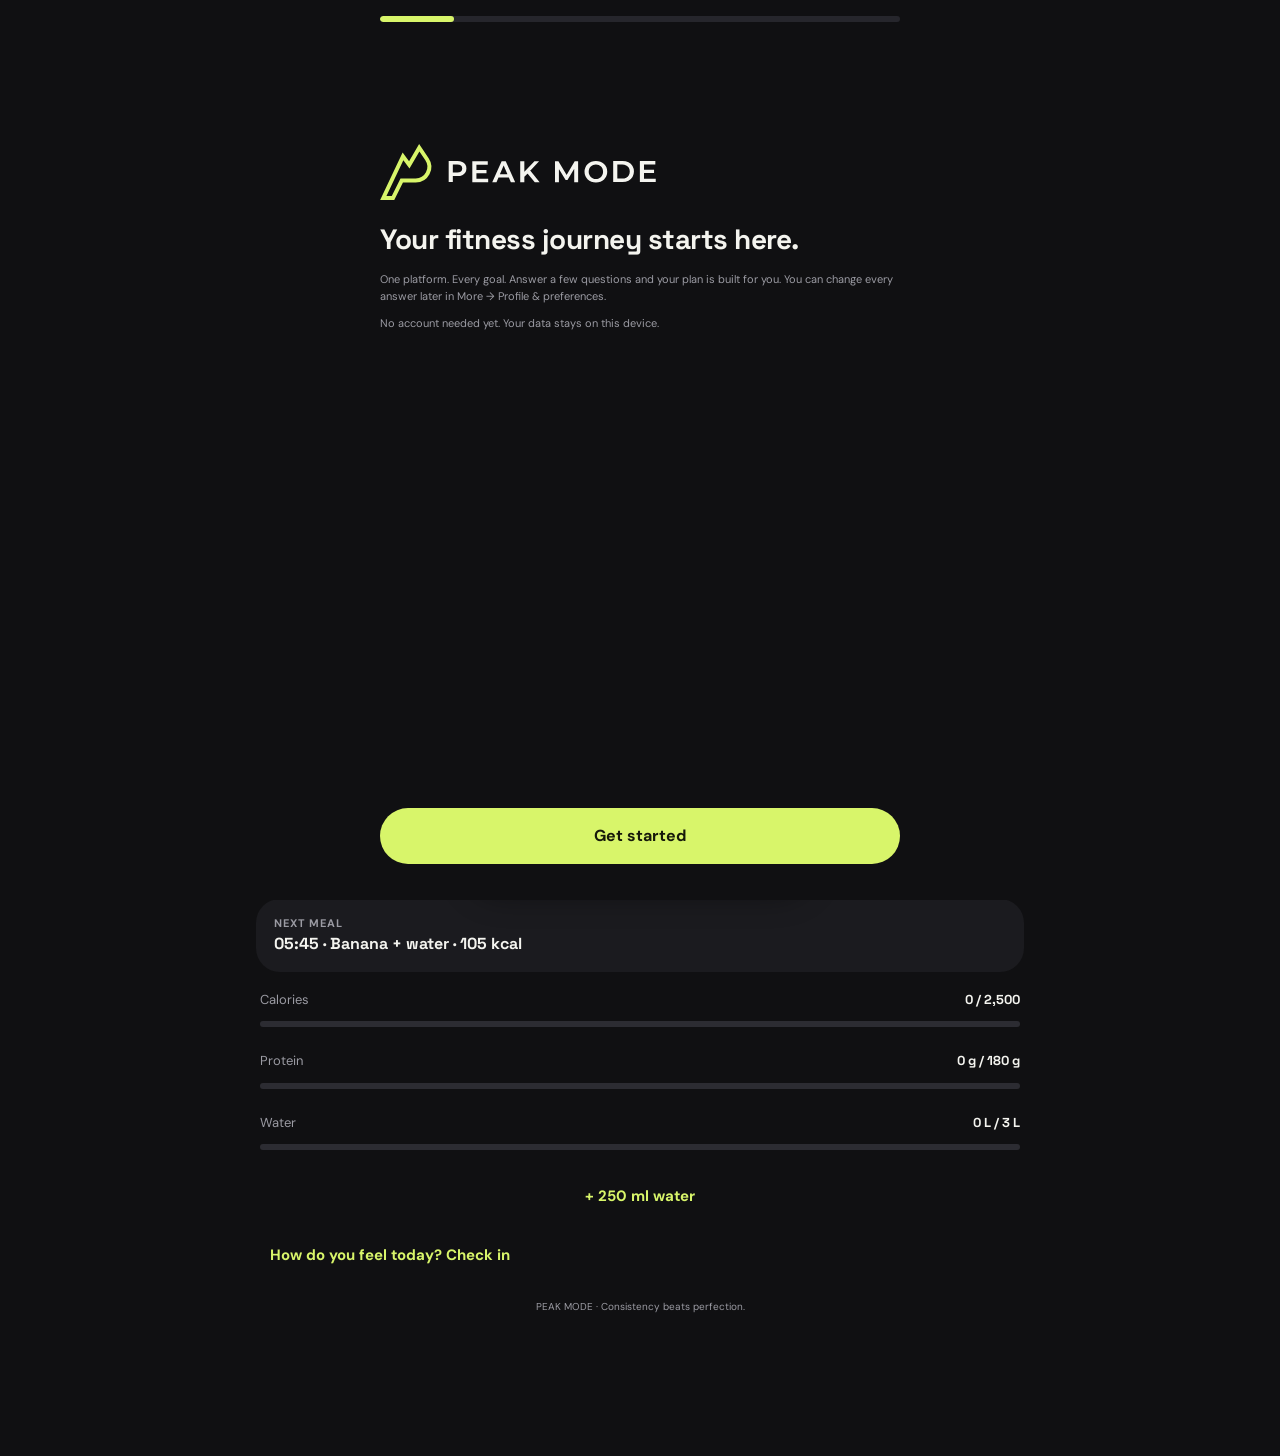
==== commit 14b234af: "Add files via upload" ====
--- a/index.html
+++ b/index.html
@@ -7,4 +7,4 @@
 <section id="library" class="page"><h2>Exercise library</h2><article class="card"><input id="lSearch" type="search" placeholder="Search exercises or muscles" aria-label="Search exercises"><div class="chips2" id="lMuscle"></div><div class="chips2" id="lEq"></div><div class="chips2" id="lLvl"></div><p class="hint" id="lStatus">Open this tab with internet once to load the library.</p><div id="lList"></div><button class="secondary" id="lMore" hidden>Show more</button><p class="hint">Exercise data and images: Free Exercise DB (public domain). Each demo shows start and end positions, not video.</p></article></section>
 <section id="physique" class="page"><h2>Physique</h2><article class="card"><small>DAILY PHOTO</small><h3>Today’s check-in</h3><div class="seg" id="poseSeg"><button class="on" data-pose="Front">Front</button><button data-pose="Side">Side</button><button data-pose="Back">Back</button></div><p class="hint">Same spot, same light, same time of day, ideally in the morning before eating. Photos stay on this device.</p><p id="photoStatus" class="hint"></p><button class="primary" id="addPhoto">Take or choose photo</button></article><article class="card"><small>COMPARE</small><h3>Start vs latest</h3><div id="cmp"></div></article><article class="card"><small>TIMELINE</small><h3>All photos</h3><div id="gallery" class="gal"></div></article></section>
 <section id="progress" class="page"><h2>Your progress</h2><article class="card"><small>BODY CHECK-IN</small><h3>Log measurements</h3><div class="form"><label>Weight kg<input id="weight" type="number" step=".1" placeholder="89.7"></label><label>Waist cm<input id="waist" type="number" step=".1"></label><label>Chest cm<input id="chest" type="number" step=".1"></label><label>Arm cm<input id="arm" type="number" step=".1"></label></div><button class="primary" id="saveMeasure">Save check-in</button><div id="wChart"></div><div id="measureHistory"></div></article><article class="card"><small>STRENGTH LOG</small><h3>Record a lift</h3><div class="form"><label>Exercise<select id="liftName"><option>Bench press</option><option>Squat</option><option>Deadlift</option><option>Overhead press</option><option>Barbell row</option></select></label><label>Weight kg<input id="liftWeight" type="number" step=".5"></label><label>Reps<input id="liftReps" type="number"></label><label>Sets<input id="liftSets" type="number"></label></div><button class="primary" id="saveLift">Save lift</button><div id="liftHistory"></div></article><article class="card"><small>BACKUP & RESTORE</small><p class="hint">Data is stored only in this browser on this device. Export backups regularly. GitHub Pages does not sync records between devices.</p><button class="secondary" id="export">Export backup</button> <label class="secondary file">Import backup<input id="import" type="file" accept="application/json"></label></article></section>
-<footer>PEAK MODE · Consistency beats perfection.</footer></main><dialog id="settingsDialog"><div class="row"><h2>Daily reminders</h2><button id="close">✕</button></div><label>Workout<input id="tWorkout" type="time" value="05:45"></label><label>Breakfast<input id="tBreakfast" type="time" value="08:00"></label><label>Lunch<input id="tLunch" type="time" value="13:00"></label><label>Snack<input id="tSnack" type="time" value="16:30"></label><label>Dinner<input id="tDinner" type="time" value="20:00"></label><button class="primary" id="editProfile" type="button">Edit profile &amp; preferences</button><label>Your name<input id="tName" maxlength="24" autocomplete="given-name"></label><label>Theme<select id="tTheme"><option value="volt">Volt</option><option value="sunset">Sunset</option><option value="ember">Ember</option><option value="ocean">Ocean</option><option value="violet">Violet</option><option value="light">Light</option></select></label><label>Calorie target<input id="tKcal" type="number" inputmode="numeric"></label><label>Protein target (g)<input id="tProt" type="number" inputmode="numeric"></label><label>Water interval<select id="waterInterval"><option value="60">60 minutes</option><option value="90" selected>90 minutes</option><option value="120">2 hours</option></select></label><button class="primary" id="saveSettings">Save reminder times</button><button class="secondary" id="enable">Enable notifications</button><p class="hint">Notifications can fire while the app is open. Background notifications after iOS suspends/closes the app are not guaranteed with GitHub Pages alone; reliable push requires a push service/backend.</p></dialog><dialog id="recipeDialog"><div class="row"><h2 id="rTitle"></h2><button id="rClose" aria-label="Close">✕</button></div><div id="rBody"></div></dialog><dialog id="mealDialog"><div class="row"><h2>Add a meal</h2><button id="mClose" aria-label="Close">✕</button></div><label>What did you eat<input id="mName"></label><div class="form"><label>Calories (approx.)<input id="mKcal" type="number" inputmode="numeric"></label><label>Protein (g)<input id="mProt" type="number" inputmode="numeric"></label></div><button class="primary" id="mSave">Save meal</button></dialog><dialog id="photoDialog"><div class="row"><b id="pInfo"></b><button id="pClose" aria-label="Close">✕</button></div><img id="pImg" alt="" class="big"><button class="secondary" id="pDel">Delete photo</button></dialog><div id="toast"></div><script src="logo.js"></script><script src="app.js"></script><script src="extras.js"></script><script src="music.js"></script><script src="coach.js"></script><script src="plan.js"></script><script src="library.js"></script><script src="food.js"></script><script src="ui.js"></script><script src="run.js"></script><script src="flow.js"></script><script src="session.js"></script><script src="onboard.js"></script><script src="backup.js"></script><script src="safety.js"></script><script>if('serviceWorker'in navigator)addEventListener('load',()=>navigator.serviceWorker.register('./sw.js').catch(()=>{}));</script></body></html>
+<footer>PEAK MODE · Consistency beats perfection.</footer></main><dialog id="settingsDialog"><div class="row"><h2>Daily reminders</h2><button id="close">✕</button></div><label>Workout<input id="tWorkout" type="time" value="05:45"></label><label>Breakfast<input id="tBreakfast" type="time" value="08:00"></label><label>Lunch<input id="tLunch" type="time" value="13:00"></label><label>Snack<input id="tSnack" type="time" value="16:30"></label><label>Dinner<input id="tDinner" type="time" value="20:00"></label><button class="primary" id="editProfile" type="button">Edit profile &amp; preferences</button><label>Your name<input id="tName" maxlength="24" autocomplete="given-name"></label><label>Theme<select id="tTheme"><option value="volt">Volt</option><option value="sunset">Sunset</option><option value="ember">Ember</option><option value="ocean">Ocean</option><option value="violet">Violet</option><option value="light">Light</option></select></label><label>Calorie target<input id="tKcal" type="number" inputmode="numeric"></label><label>Protein target (g)<input id="tProt" type="number" inputmode="numeric"></label><label>Water interval<select id="waterInterval"><option value="60">60 minutes</option><option value="90" selected>90 minutes</option><option value="120">2 hours</option></select></label><button class="primary" id="saveSettings">Save reminder times</button><button class="secondary" id="enable">Enable notifications</button><p class="hint">Notifications can fire while the app is open. Background notifications after iOS suspends/closes the app are not guaranteed with GitHub Pages alone; reliable push requires a push service/backend.</p></dialog><dialog id="recipeDialog"><div class="row"><h2 id="rTitle"></h2><button id="rClose" aria-label="Close">✕</button></div><div id="rBody"></div></dialog><dialog id="mealDialog"><div class="row"><h2>Add a meal</h2><button id="mClose" aria-label="Close">✕</button></div><label>What did you eat<input id="mName"></label><div class="form"><label>Calories (approx.)<input id="mKcal" type="number" inputmode="numeric"></label><label>Protein (g)<input id="mProt" type="number" inputmode="numeric"></label></div><button class="primary" id="mSave">Save meal</button></dialog><dialog id="photoDialog"><div class="row"><b id="pInfo"></b><button id="pClose" aria-label="Close">✕</button></div><img id="pImg" alt="" class="big"><button class="secondary" id="pDel">Delete photo</button></dialog><div id="toast"></div><script src="logo.js"></script><script src="app.js"></script><script src="extras.js"></script><script src="music.js"></script><script src="coach.js"></script><script src="plan.js"></script><script src="library.js"></script><script src="food.js"></script><script src="ui.js"></script><script src="run.js"></script><script src="flow.js"></script><script src="session.js"></script><script src="onboard.js"></script><script src="backup.js"></script><script src="safety.js"></script><script src="learn-data.js"></script><script src="learn.js"></script><script>if('serviceWorker'in navigator)addEventListener('load',()=>navigator.serviceWorker.register('./sw.js').catch(()=>{}));</script></body></html>
--- a/ui.css
+++ b/ui.css
@@ -52,3 +52,16 @@
 
 .lim,.warnline{display:block;grid-column:1/-1;width:100%;margin:6px 0 0;color:var(--warn);font-size:12px;font-weight:600}.warnline{margin:4px 0}#rampList li.now{font-weight:700;color:var(--green)}
 .plogo{display:block;max-width:100%}.plogo .pm{fill:var(--green)}.plogo .pw{fill:var(--text)}.brandlogo{margin:0 0 12px}.oblogo{margin-bottom:18px}
+
+.learn small{letter-spacing:.06em}.learn b{display:block;margin:6px 0 4px;font-size:16px}.lrow2{display:flex;gap:14px;align-items:center;margin-top:8px}
+.qopts{display:grid;gap:8px;margin-top:10px}.qopts button{text-align:left;padding:12px 14px;border-radius:14px;border:1px solid color-mix(in srgb,var(--text) 16%,transparent);background:color-mix(in srgb,var(--text) 7%,transparent);color:var(--text);font:inherit}
+.qopts button.ok{background:color-mix(in srgb,var(--green) 30%,transparent);border-color:var(--green)}.qopts button.bad{border-color:var(--warn);color:var(--warn)}
+.rlearn{margin-top:18px;text-align:left}.rl{padding:14px;border-radius:18px;background:color-mix(in srgb,var(--text) 7%,transparent)}.rl small{letter-spacing:.06em;opacity:.8}.rl>b{display:block;margin:4px 0 8px;font-size:17px}
+.ltabs{display:flex;gap:6px;margin:8px 0 10px}.ltabs button{flex:1;padding:8px 6px;border-radius:12px;border:1px solid color-mix(in srgb,var(--text) 16%,transparent);background:none;color:var(--text);font:inherit}.ltabs button.on,.lm.on{background:var(--green);color:#101012;border-color:var(--green)}
+.lh{margin:8px 0 4px;font-size:12px;opacity:.7;text-transform:uppercase;letter-spacing:.05em}.lchips{display:flex;flex-wrap:wrap;gap:6px}.lm{padding:7px 11px;border-radius:99px;border:1px solid color-mix(in srgb,var(--text) 22%,transparent);background:none;color:var(--text);font:inherit;font-size:13px}.lm.p{border-color:var(--green)}
+.ldet{margin-top:10px;padding:10px 12px;border-radius:14px;background:color-mix(in srgb,var(--text) 6%,transparent)}.ldet b{display:inline}.ldet small{display:block;opacity:.75;margin:2px 0 6px}.ldet p,.lmu p,.rl p{margin:6px 0;font-size:14px;line-height:1.45}
+#mguide{position:fixed;inset:0;z-index:340;background:var(--bg);color:var(--text);overflow:auto;padding:calc(14px + env(safe-area-inset-top,0px)) 18px calc(24px + env(safe-area-inset-bottom,0px))}#mguide[hidden]{display:none}.mgtop{display:flex;align-items:center;gap:14px;margin-bottom:10px}.mgtop button{width:40px;height:40px;border-radius:14px;border:0;background:color-mix(in srgb,var(--text) 10%,transparent);color:var(--text);font-size:18px}
+#mgSearch{width:100%;margin:6px 0 12px;padding:12px 14px;border-radius:14px;border:1px solid color-mix(in srgb,var(--text) 18%,transparent);background:color-mix(in srgb,var(--text) 6%,transparent);color:var(--text);font:inherit;box-sizing:border-box}
+#mgList h3{margin:16px 0 6px}.lmu{border-bottom:1px solid color-mix(in srgb,var(--text) 12%,transparent);padding:10px 0}.lmu summary{cursor:pointer;list-style:none}.lmu summary small{display:block;opacity:.7;margin-top:2px}
+#ses .rclock{font-size:68px;margin:6px 0 2px;line-height:1.05}#ses .rbtns{margin-top:6px}#ses .rbtns button{min-height:50px;padding-top:10px;padding-bottom:10px}#ses .rlearn{margin-top:12px}
+#ses .rbtns button{height:52px;min-height:52px;padding:0 12px;align-self:center}
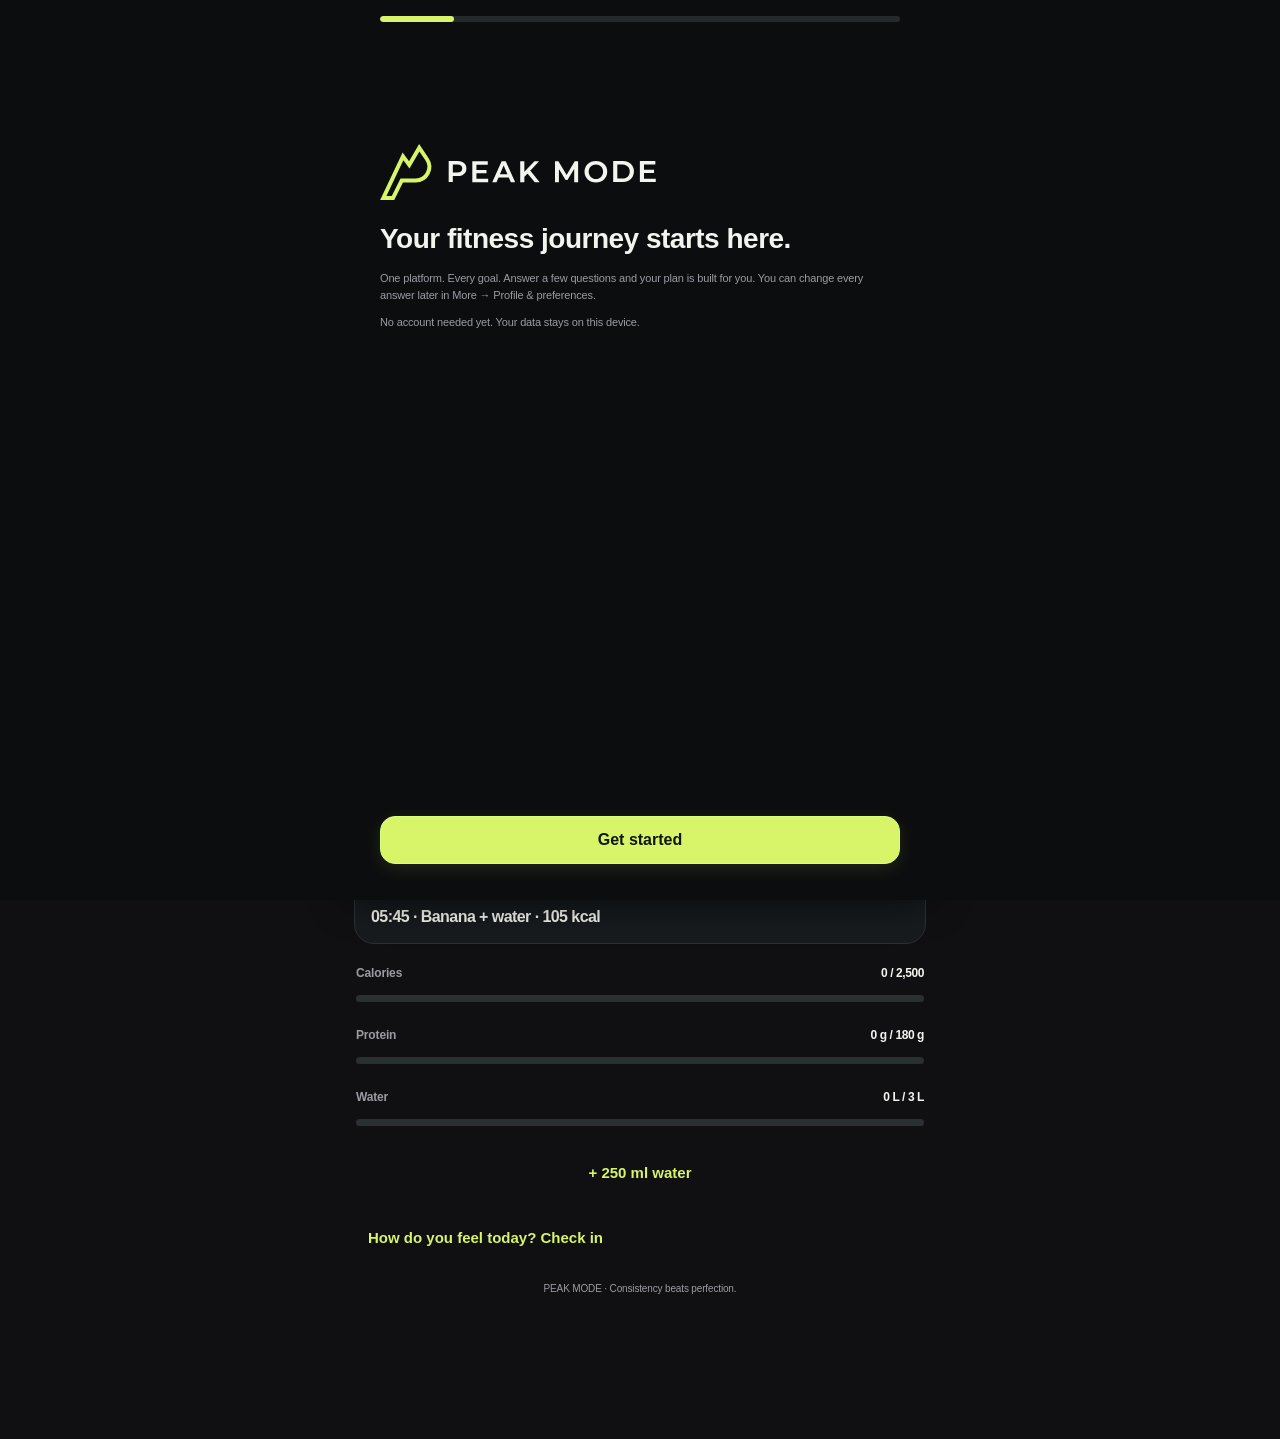
==== commit 2dcae9b7: "Add files via upload" ====
--- a/index.html
+++ b/index.html
@@ -1,4 +1,4 @@
-<!doctype html><html lang="en"><head><meta charset="utf-8"><script>try{document.documentElement.dataset.theme=JSON.parse(localStorage.getItem("peakModeLifetimeV1")||"{}").theme||"volt"}catch(e){}</script><meta name="viewport" content="width=device-width,initial-scale=1,viewport-fit=cover"><meta name="theme-color" content="#101012"><link rel="manifest" href="manifest.webmanifest"><link rel="icon" href="icon.svg" type="image/svg+xml"><link rel="apple-touch-icon" href="apple-touch-icon.png"><link rel="stylesheet" href="styles.css"><link rel="stylesheet" href="extras.css"><link rel="stylesheet" href="ui.css"><title>PEAK MODE</title></head><body><main class="app"><header><div><small id="greetSmall">PEAK MODE</small><h1 id="greet">Hi</h1></div><button id="settings">⚙</button></header><section class="hero"><div><small id="date"></small><h2>Build your best self.</h2><p id="phase">Train strong. Eat smart. Live better.</p></div><div class="streak"><b id="streak">0</b><small>DAY STREAK</small></div></section><div id="weekStrip"></div><nav><button class="active" data-page="today">Today</button><button data-page="food">Nutrition</button><button data-page="gym">Workout</button><button data-page="run">Run</button><button data-page="coach">Coach</button><button data-page="library">Library</button><button data-page="physique">Physique</button><button data-page="progress">Progress</button></nav>
+<!doctype html><html lang="en"><head><meta charset="utf-8"><script>try{document.documentElement.dataset.theme=JSON.parse(localStorage.getItem("peakModeLifetimeV1")||"{}").theme||"volt"}catch(e){}</script><meta name="viewport" content="width=device-width,initial-scale=1,viewport-fit=cover"><meta name="theme-color" content="#101012"><link rel="manifest" href="manifest.webmanifest"><link rel="icon" href="icon.svg" type="image/svg+xml"><link rel="apple-touch-icon" href="apple-touch-icon.png"><link rel="stylesheet" href="styles.css"><link rel="stylesheet" href="extras.css"><link rel="stylesheet" href="ui.css"><link rel="stylesheet" href="hybrid.css"><title>PEAK MODE</title></head><body><main class="app"><header><div><small id="greetSmall">PEAK MODE</small><h1 id="greet">Hi</h1></div><button id="settings">⚙</button></header><section class="hero"><div><small id="date"></small><h2>Build your best self.</h2><p id="phase">Train strong. Eat smart. Live better.</p></div><div class="streak"><b id="streak">0</b><small>DAY STREAK</small></div></section><div id="weekStrip"></div><nav><button class="active" data-page="today">Today</button><button data-page="food">Nutrition</button><button data-page="gym">Workout</button><button data-page="run">Run</button><button data-page="coach">Coach</button><button data-page="library">Library</button><button data-page="physique">Physique</button><button data-page="progress">Progress</button></nav>
 <section id="today" class="page active"><div class="stats"><article><small>Calories</small><b>2,500</b><small>kcal target</small></article><article><small>Protein</small><b>180g</b><small>daily target</small></article><article><small>Water</small><b id="waterText">0 / 3L</b><small>hydration</small></article><article><small>Steps</small><b>8–10k</b><small>daily target</small></article></div><article class="card c-lime"><small>TRAINING</small><h3 id="todayWorkout">Upper Strength</h3><p id="todayDesc"></p><div id="todayExercises"></div><button class="primary" data-open="gym">Open workout</button></article><article class="card c-lav"><small>TODAY'S PLAN</small><h3>Training recommendation</h3><div id="coachToday"></div><button class="secondary" data-open="coach">Open check-in</button></article><article class="card"><small>TODAY'S INTAKE</small><h3>Calories and protein</h3><div id="intake"></div><p class="hint warn" id="backupNote" hidden>No recent backup. Photos and logs live only on this device, so export one in Progress → Backup.</p></article><article class="card" id="weekBars"></article><article class="card"><small>TODAY'S FOOD</small><h3>Meal schedule</h3><div id="todayMeals"></div><div id="customMeals"></div><button class="secondary" id="addMeal">+ Add another meal</button> <button class="secondary" data-open="food">Recipes & meal prep</button></article><article class="card"><small>HYDRATION</small><h3>Water tracker <span id="waterPct"></span></h3><div class="track"><i id="waterBar"></i></div><button class="secondary" id="add250">+250 ml</button> <button class="secondary" id="add500">+500 ml</button> <button class="link" id="resetWater">Reset</button><p class="hint">3 L is a starting target. Adjust for heat, sweating and thirst; don't force excessive water.</p></article><article class="card"><small>DAILY CHECKLIST</small><h3>Win the day</h3><div id="checks"></div></article></section>
 <section id="food" class="page"><h2>Eat to perform</h2><article class="card"><div class="stats"><article><small>Calories</small><b>~2,500</b></article><article><small>Protein</small><b>~180g</b></article></div><p class="hint">Starting estimates. Actual calories and protein vary with fish type, edible portion, oil, coconut and recipes. Track your 7-day average weight for 2–3 weeks before adjusting.</p><div class="row"><button class="secondary" id="prevMenu">← Previous day</button><b id="menuTitle">Menu day 1 / 7</b><button class="secondary" id="nextMenu">Next day →</button></div><div id="menuMeals"></div></article><article class="card"><small>SUNDAY RESET</small><h3>90-minute prep plan</h3><div id="sunPrep"></div></article><article class="card"><small>MEAL PREPARATION</small><h3>Prep once, eat well</h3><div id="prep"></div></article><article class="card"><small>SHOPPING</small><h3>Weekly grocery list</h3><button class="link" id="copyList">Copy list</button><div id="groceries"></div></article></section>
 <section id="gym" class="page"><h2>Strength + athleticism</h2><article class="card"><small>REST TIMER</small><div class="row"><b id="restClock" class="clock">0:00</b><div id="restBtns"><button class="secondary" data-s="60">1:00</button> <button class="secondary" data-s="90">1:30</button> <button class="secondary" data-s="120">2:00</button> <button class="secondary" data-s="180">3:00</button></div></div></article><article class="card" id="music"><small>WORKOUT MUSIC</small><h3>Your playlist</h3><div class="row2"><input id="plUrl" placeholder="Paste a Spotify or YouTube playlist link" aria-label="Playlist link"><button class="secondary" id="plSave">Save</button></div><div id="plEmbed"></div><div class="chips"><a href="https://open.spotify.com/search/workout%20motivation" target="_blank" rel="noopener">Spotify: workout</a><a href="https://www.youtube.com/results?search_query=gym+workout+music+mix" target="_blank" rel="noopener">YouTube: gym mix</a><a href="https://www.youtube.com/results?search_query=malayalam+gym+workout+songs" target="_blank" rel="noopener">Malayalam gym</a><a href="https://www.youtube.com/results?search_query=hip+hop+workout+mix" target="_blank" rel="noopener">Hip-hop</a></div><h3>Songs on this device</h3><p class="hint">Add songs you already own (MP3, M4A). They play offline and keep going with the screen locked.</p><audio id="aud" preload="none"></audio><div class="player"><div id="npTitle">Nothing playing</div><div class="ctl"><button id="mPrev" aria-label="Previous">Prev</button><button id="mPlay" aria-label="Play or pause">Play</button><button id="mNext" aria-label="Next">Next</button><button id="mShuf" aria-pressed="false" aria-label="Shuffle">Shuffle</button></div></div><div id="trackList"></div><label class="secondary file">Add songs<input id="addTracks" type="file" accept="audio/*" multiple></label></article><article class="card"><div class="row"><button class="secondary" id="prevWorkout">← Day</button><b id="workDay"></b><button class="secondary" id="nextWorkout">Day →</button></div><h3 id="workTitle"></h3><p id="workDesc"></p><div id="exerciseList"></div></article><article class="card"><small>PROGRESSION</small><h3>Your 90-day ramp</h3><p class="hint" id="rampNow"></p><ul id="rampList"><li>Weeks 1–2: return gradually, 3 reps in reserve, technique first.</li><li>Weeks 3–5: add reps, then small weight increases when every set is clean.</li><li>Week 6: deload; reduce sets by 40–50%.</li><li>Weeks 7–10: build steadily, usually 1–2 reps in reserve.</li><li>Week 11: consolidate and reduce fatigue.</li><li>Weeks 12–13: maintain strength; no forced max attempts.</li><li>After day 90: continue the weekly structure and schedule easier weeks every 5–8 weeks or as fatigue requires.</li></ul><p class="hint">Start conservatively after your training break. Avoid max attempts. Stop for sharp pain and adjust volume if recovery deteriorates.</p></article></section>
--- a/hybrid.css
+++ b/hybrid.css
@@ -0,0 +1,137 @@
+/* PEAK MODE v13.5 — Hybrid visual refresh
+   Presentation-only layer. No application logic, IDs, data, or feature handlers changed. */
+:root{
+ --bg:#0c0d0f;--panel:#15171a;--line:#292d30;--text:#f4f6f2;--muted:#9aa19c;
+ --green:#c9f45b;--ink:#11150a;--surf:#202428;--c1:#171a1d;--c2:#111315;
+ --glow:#29351a;--input:#111315;--nav:#15171a;--strk-bg:#252f16;--strk-line:#c9f45b;
+ --warn:#f4c66a;--cA:#c9f45b;--onA:#11150a;--cB:#252b30;--onB:#f4f6f2;--cC:#1d2427;--onC:#f4f6f2;
+ color-scheme:dark;
+}
+*{-webkit-tap-highlight-color:transparent}
+html{background:var(--bg);scroll-behavior:smooth}
+body{
+ background:radial-gradient(ellipse at 12% -12%,#c9f45b12,transparent 34%),var(--bg);
+ color:var(--text);font-family:Inter,-apple-system,BlinkMacSystemFont,"Segoe UI",sans-serif;
+ letter-spacing:-.01em;line-height:1.48;
+}
+.app{max-width:620px;padding:calc(8px + env(safe-area-inset-top,0px)) 18px calc(120px + env(safe-area-inset-bottom,0px))}
+header{padding:16px 2px 12px;align-items:center}
+header small{font-size:10px;letter-spacing:.18em;color:var(--green)}
+header h1{font-size:24px;font-weight:750;letter-spacing:-.055em}
+header button{width:42px;height:42px;border-radius:15px;background:#191d20;border:1px solid #30363a;color:var(--text)}
+h1,h2,h3,b{font-family:Inter,-apple-system,BlinkMacSystemFont,"Segoe UI",sans-serif;letter-spacing:-.035em}
+h2{font-size:22px;font-weight:750;margin:18px 0 12px}
+h3{font-size:18px;font-weight:730}
+p{line-height:1.5}
+.hero{padding:14px 2px 16px!important}
+.hero h2{font-size:30px;line-height:1.08;letter-spacing:-.06em;margin:5px 0 7px;font-weight:800}
+.hero p{font-size:13px;margin:0;color:#a9b0aa}
+.streak{background:#1a1f1d;border:1px solid #30382a;border-radius:18px;padding:10px 12px;text-align:center}
+.streak b{font-size:24px;color:var(--green)}
+.streak small{font-size:8px;letter-spacing:.12em}
+.card{background:linear-gradient(145deg,#191c1f,#141619)!important;border:1px solid #292e31!important;border-radius:23px!important;padding:18px!important;box-shadow:0 10px 28px #0002}
+.card+ .card{margin-top:12px}
+.card>small,.card small{letter-spacing:.12em}
+.card h3{font-size:19px;margin:6px 0 10px}
+#home{gap:13px;margin-top:8px}
+.hero2{background:linear-gradient(140deg,#202720,#171c19)!important;border:1px solid #35412b!important;border-radius:25px!important;padding:21px!important;position:relative;overflow:hidden}
+.hero2:after{content:"";position:absolute;width:160px;height:160px;border-radius:50%;right:-65px;top:-65px;background:#c9f45b0c;pointer-events:none}
+.hero2 h2{font-size:29px;line-height:1.06;max-width:280px}
+.hero2 p{font-size:13px;color:#aab2a9}
+.primary,.secondary,button.primary,button.secondary{
+ min-height:44px;border-radius:15px;padding:11px 17px;font-weight:750;
+ transition:transform .16s ease,filter .16s ease,background .16s ease;
+}
+.primary,button.primary{background:var(--green)!important;color:#11150a!important;border:1px solid #d8ff7a!important;box-shadow:0 5px 18px #c9f45b1c}
+.secondary,button.secondary{background:#24292d!important;color:#edf0eb!important;border:1px solid #353c40!important}
+button:active{transform:scale(.98)}
+.nextmeal{background:#171b1e;border:1px solid #2b3235;border-radius:20px;padding:15px 16px}
+.nextmeal small{color:#a6afa7;letter-spacing:.1em}
+.nextmeal b{font-size:16px}
+.plines{gap:13px;padding:5px 2px}
+.pl>div:first-child{font-size:12px;font-weight:650}
+.pl .track{background:#2a3032;height:7px;border-radius:20px}
+.pl .track i{background:var(--green);border-radius:20px}
+#home .link{color:var(--green);font-weight:700}
+.tli.next .tb{background:#222a1a;color:#eff7df;border:1px solid #45532e}
+.tli.next .tb p,.tli.next .tb small{color:#b9c6a8}
+.tk input:checked{background:var(--green);border-color:var(--green)}
+#dock{
+ left:50%;bottom:calc(10px + env(safe-area-inset-bottom,0px));gap:3px;padding:7px;
+ width:min(590px,calc(100% - 24px));justify-content:space-between;
+ background:rgba(22,25,27,.94);border:1px solid #343a3d;border-radius:22px;
+ box-shadow:0 12px 36px #0009;backdrop-filter:blur(22px);-webkit-backdrop-filter:blur(22px)
+}
+#dock button{flex:1;min-width:0;height:49px;padding:0 8px;border-radius:15px;background:transparent;color:#8f9892;display:flex;flex-direction:column;gap:3px;justify-content:center}
+#dock button.on{background:#c9f45b;color:#11150a}
+#dock button span{display:block!important;font-size:9px;font-weight:800;letter-spacing:.01em}
+#dock button svg{width:19px;height:19px}
+#fab{right:18px;bottom:calc(83px + env(safe-area-inset-bottom,0px));background:#1c2224;border:1px solid #3a4244}
+.moregrid button{background:#202629;border:1px solid #30383b;border-radius:17px;padding:18px 10px;color:var(--text)}
+dialog{background:#171a1d;color:var(--text);border:1px solid #343a3d;border-radius:25px;box-shadow:0 20px 80px #000b}
+dialog::backdrop{background:#0009;backdrop-filter:blur(5px)}
+dialog label{display:block;margin:12px 0;color:#c3cbc4}
+input,select,textarea{background:#101315!important;color:var(--text)!important;border:1px solid #343b3e!important;border-radius:13px!important;padding:12px!important}
+input:focus,select:focus,textarea:focus{outline:2px solid #c9f45b55;border-color:var(--green)!important}
+.chips,.chips2,#rTypes{display:flex;gap:8px;flex-wrap:wrap}
+.chips2 button,#rTypes button,.chips button{background:#202629;color:#aeb8b0;border:1px solid #343d3f;border-radius:30px;padding:9px 14px;font-size:12px;font-weight:750}
+.chips2 button.on,#rTypes button.on,.chips button.on{background:var(--green);color:#11150a;border-color:var(--green)}
+#run h2{font-size:25px;margin:18px 0 14px}
+#rTypes{display:grid;grid-template-columns:repeat(3,1fr);padding:5px;background:#171b1e;border:1px solid #2e3538;border-radius:17px;margin:0 0 13px}
+#rTypes button{border:0;padding:12px 8px;border-radius:12px;font-size:14px}
+#runBody>.card.c-lime{background:linear-gradient(145deg,#1c2420,#14191a)!important;color:var(--text)!important;border:1px solid #354238!important}
+#runBody>.card.c-lime small{color:var(--green)!important;opacity:1}
+#runBody #rTime{font-size:66px!important;letter-spacing:-.07em;line-height:1;margin:12px 0 16px}
+#runBody .rstats{gap:8px;margin:12px 0 15px}
+#runBody .rstats>div{background:#22282a;border:1px solid #333b3d;border-radius:15px;padding:11px 9px}
+#runBody .rstats b{font-size:21px;color:#f4f6f2}
+#runBody .rstats small{display:block;color:#a3ada5!important;font-size:10px;letter-spacing:.08em}
+#rCv{width:100%;height:auto;min-height:130px;background:#101516;border:1px solid #2e3838;border-radius:18px;margin:5px 0 10px}
+#rMsg{font-size:12px;color:#aeb8b0;margin:6px 0 13px}
+#rGo{width:100%;min-height:53px;font-size:16px}
+#rEnd{width:100%;margin-top:9px}
+#rWeek h3{font-size:21px}
+#rHist .lrow{width:100%;border:0;border-bottom:1px solid #303638;background:transparent;color:var(--text);padding:13px 2px;text-align:left}
+#rHist .lrow:last-child{border-bottom:0}
+#rHist .lrow b{display:block;font-size:14px}
+#rHist .lrow small{display:block;color:#9da79f;letter-spacing:0;font-size:11px;margin-top:3px}
+#runDlg{width:min(560px,calc(100% - 24px));max-height:88vh;overflow:auto;padding:20px}
+#runDlg canvas{width:100%;border-radius:18px;background:#101516}
+#runDlg .primary{width:100%;margin:6px 0}
+.stats{gap:9px}
+.stats article{background:#1c2224!important;color:var(--text)!important;border:1px solid #30383b!important;border-radius:18px!important;min-height:92px;padding:14px!important}
+.stats article small{color:#a6b0a8!important;font-size:10px;letter-spacing:.08em}
+.stats b{font-size:25px!important;color:var(--green)}
+.c-lime,.c-lav{background:#1d2420!important;color:var(--text)!important;border:1px solid #344137!important}
+.c-lav{background:#202226!important;border-color:#34383e!important}
+.c-lime small,.c-lav small,.c-lime p,.c-lav p,.c-lime .hint,.c-lav .hint{color:#aab5ab!important;opacity:1}
+.c-lime h3{color:var(--text)}
+.c-lime .primary{background:var(--green)!important;color:#11150a!important}
+.ringbox b{color:var(--text);font-size:30px}
+.rfg{stroke:var(--green)}
+.bars{height:120px}
+.bars .bc i{background:var(--green)}
+.exercise,.wrow,.lrow{border-color:#303739}
+.tip,.rl,.ldet{background:#202629;border:1px solid #333b3d;border-radius:17px}
+#ses{background:#0c0d0f}
+#ses .sdemo{background:#171c1e;border:1px solid #30383a}
+#ses .stp,#ses .sgrid div{background:#1b2022;border:1px solid #30383a}
+#ses .rclock{color:var(--green)}
+#ses .big2{background:var(--green);color:#11150a}
+#ob{background:#0c0d0f}
+.obbar{background:#242a2c}
+.opt{background:#1d2325;border-color:#30383a}
+.opt.on{background:var(--green);color:#11150a}
+.obnext{background:var(--green);color:#11150a}
+@media(min-width:700px){
+ .app{padding-left:24px;padding-right:24px}
+ #home{gap:16px}
+}
+@media(max-width:380px){
+ .app{padding-left:14px;padding-right:14px}
+ #dock button{padding:0 4px}
+ #dock button span{font-size:8px}
+ #runBody #rTime{font-size:58px!important}
+ .card{padding:16px!important}
+}
+@media(prefers-reduced-motion:reduce){*{scroll-behavior:auto!important;transition:none!important}}
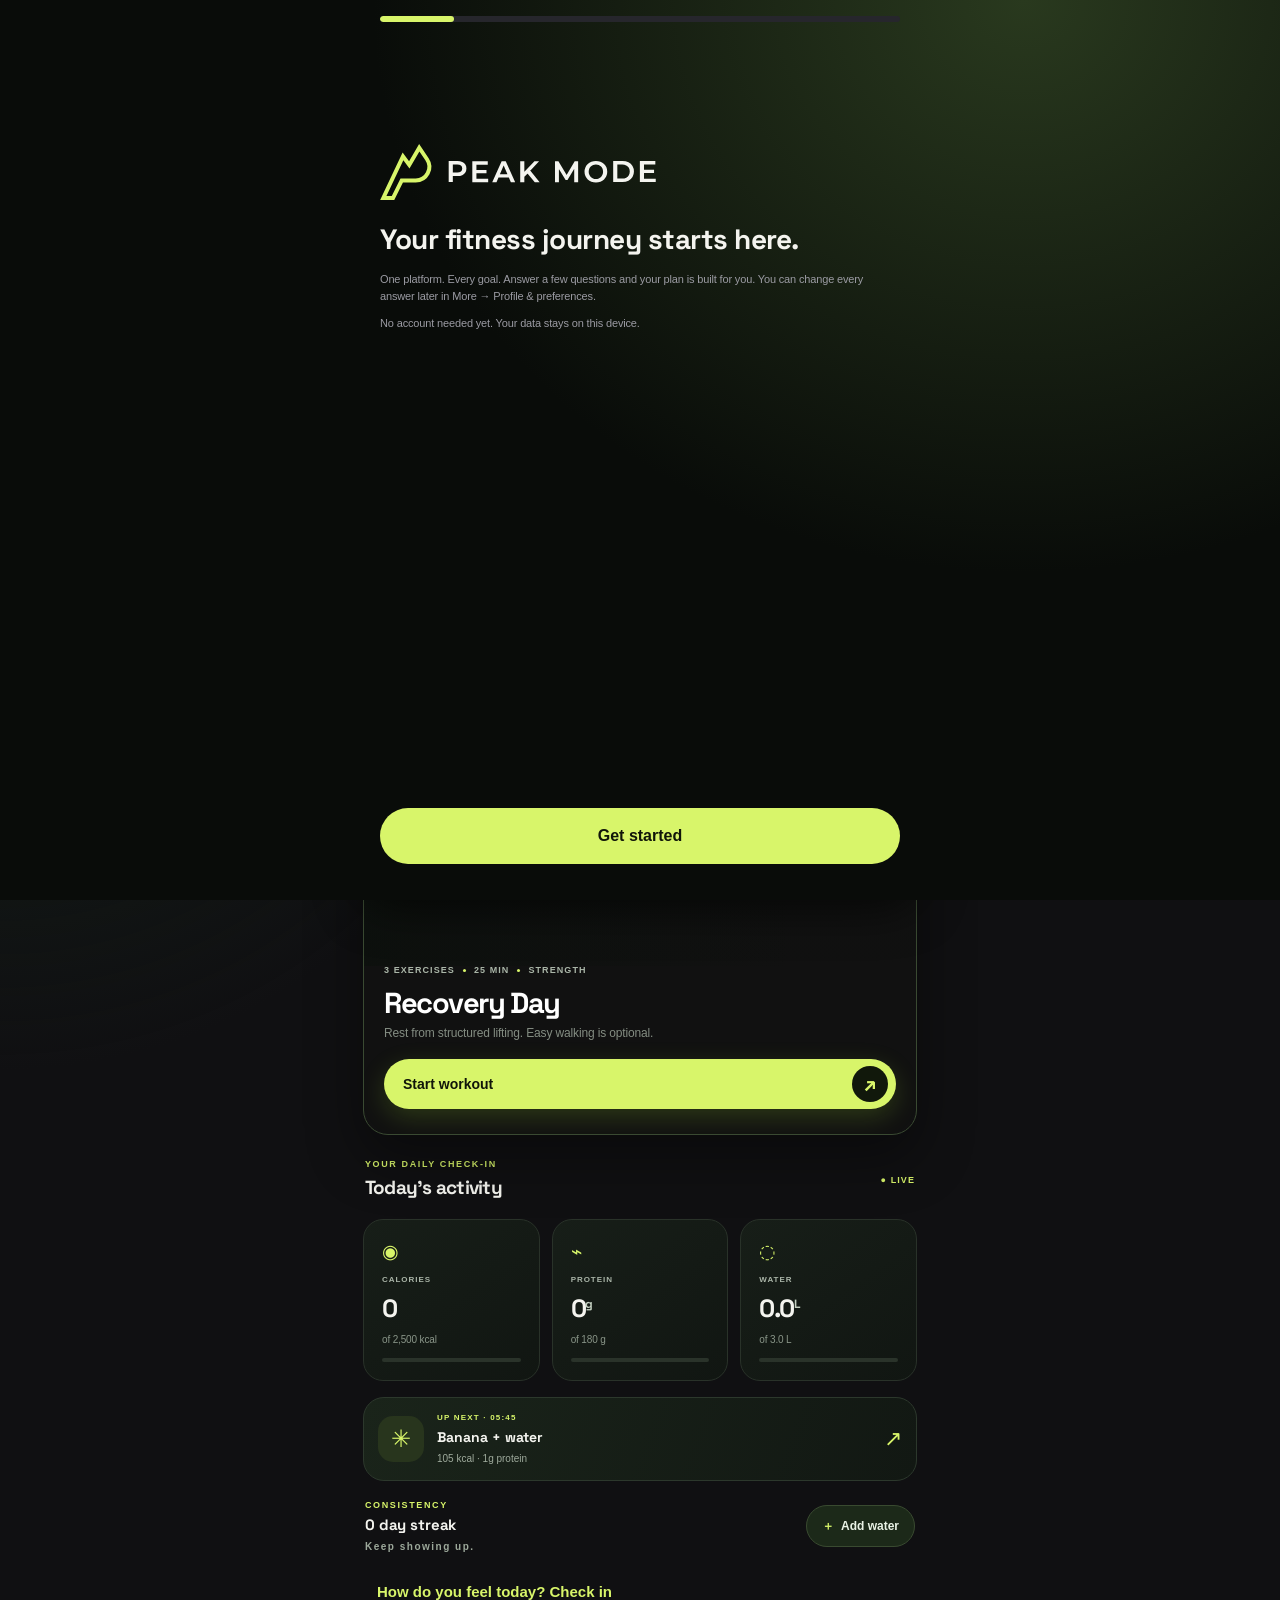
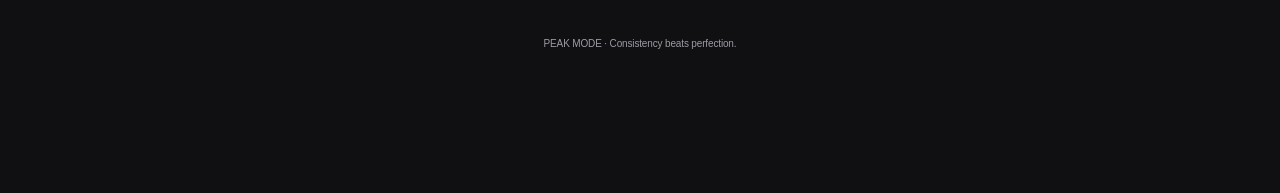
==== commit 9e18003d: "Add files via upload" ====
--- a/index.html
+++ b/index.html
@@ -1,4 +1,4 @@
-<!doctype html><html lang="en"><head><meta charset="utf-8"><script>try{document.documentElement.dataset.theme=JSON.parse(localStorage.getItem("peakModeLifetimeV1")||"{}").theme||"volt"}catch(e){}</script><meta name="viewport" content="width=device-width,initial-scale=1,viewport-fit=cover"><meta name="theme-color" content="#101012"><link rel="manifest" href="manifest.webmanifest"><link rel="icon" href="icon.svg" type="image/svg+xml"><link rel="apple-touch-icon" href="apple-touch-icon.png"><link rel="stylesheet" href="styles.css"><link rel="stylesheet" href="extras.css"><link rel="stylesheet" href="ui.css"><link rel="stylesheet" href="hybrid.css"><title>PEAK MODE</title></head><body><main class="app"><header><div><small id="greetSmall">PEAK MODE</small><h1 id="greet">Hi</h1></div><button id="settings">⚙</button></header><section class="hero"><div><small id="date"></small><h2>Build your best self.</h2><p id="phase">Train strong. Eat smart. Live better.</p></div><div class="streak"><b id="streak">0</b><small>DAY STREAK</small></div></section><div id="weekStrip"></div><nav><button class="active" data-page="today">Today</button><button data-page="food">Nutrition</button><button data-page="gym">Workout</button><button data-page="run">Run</button><button data-page="coach">Coach</button><button data-page="library">Library</button><button data-page="physique">Physique</button><button data-page="progress">Progress</button></nav>
+<!doctype html><html lang="en"><head><meta charset="utf-8"><script>try{document.documentElement.dataset.theme=JSON.parse(localStorage.getItem("peakModeLifetimeV1")||"{}").theme||"volt"}catch(e){}</script><meta name="viewport" content="width=device-width,initial-scale=1,viewport-fit=cover"><meta name="theme-color" content="#101012"><link rel="manifest" href="manifest.webmanifest"><link rel="icon" href="icon.svg" type="image/svg+xml"><link rel="apple-touch-icon" href="apple-touch-icon.png"><link rel="stylesheet" href="styles.css"><link rel="stylesheet" href="extras.css"><link rel="stylesheet" href="ui.css"><link rel="stylesheet" href="redesign.css"><title>PEAK MODE</title></head><body><main class="app"><header><div><small id="greetSmall">PEAK MODE</small><h1 id="greet">Hi</h1></div><button id="settings">⚙</button></header><section class="hero"><div><small id="date"></small><h2>Build your best self.</h2><p id="phase">Train strong. Eat smart. Live better.</p></div><div class="streak"><b id="streak">0</b><small>DAY STREAK</small></div></section><div id="weekStrip"></div><nav><button class="active" data-page="today">Today</button><button data-page="food">Nutrition</button><button data-page="gym">Workout</button><button data-page="run">Run</button><button data-page="coach">Coach</button><button data-page="library">Library</button><button data-page="physique">Physique</button><button data-page="progress">Progress</button></nav>
 <section id="today" class="page active"><div class="stats"><article><small>Calories</small><b>2,500</b><small>kcal target</small></article><article><small>Protein</small><b>180g</b><small>daily target</small></article><article><small>Water</small><b id="waterText">0 / 3L</b><small>hydration</small></article><article><small>Steps</small><b>8–10k</b><small>daily target</small></article></div><article class="card c-lime"><small>TRAINING</small><h3 id="todayWorkout">Upper Strength</h3><p id="todayDesc"></p><div id="todayExercises"></div><button class="primary" data-open="gym">Open workout</button></article><article class="card c-lav"><small>TODAY'S PLAN</small><h3>Training recommendation</h3><div id="coachToday"></div><button class="secondary" data-open="coach">Open check-in</button></article><article class="card"><small>TODAY'S INTAKE</small><h3>Calories and protein</h3><div id="intake"></div><p class="hint warn" id="backupNote" hidden>No recent backup. Photos and logs live only on this device, so export one in Progress → Backup.</p></article><article class="card" id="weekBars"></article><article class="card"><small>TODAY'S FOOD</small><h3>Meal schedule</h3><div id="todayMeals"></div><div id="customMeals"></div><button class="secondary" id="addMeal">+ Add another meal</button> <button class="secondary" data-open="food">Recipes & meal prep</button></article><article class="card"><small>HYDRATION</small><h3>Water tracker <span id="waterPct"></span></h3><div class="track"><i id="waterBar"></i></div><button class="secondary" id="add250">+250 ml</button> <button class="secondary" id="add500">+500 ml</button> <button class="link" id="resetWater">Reset</button><p class="hint">3 L is a starting target. Adjust for heat, sweating and thirst; don't force excessive water.</p></article><article class="card"><small>DAILY CHECKLIST</small><h3>Win the day</h3><div id="checks"></div></article></section>
 <section id="food" class="page"><h2>Eat to perform</h2><article class="card"><div class="stats"><article><small>Calories</small><b>~2,500</b></article><article><small>Protein</small><b>~180g</b></article></div><p class="hint">Starting estimates. Actual calories and protein vary with fish type, edible portion, oil, coconut and recipes. Track your 7-day average weight for 2–3 weeks before adjusting.</p><div class="row"><button class="secondary" id="prevMenu">← Previous day</button><b id="menuTitle">Menu day 1 / 7</b><button class="secondary" id="nextMenu">Next day →</button></div><div id="menuMeals"></div></article><article class="card"><small>SUNDAY RESET</small><h3>90-minute prep plan</h3><div id="sunPrep"></div></article><article class="card"><small>MEAL PREPARATION</small><h3>Prep once, eat well</h3><div id="prep"></div></article><article class="card"><small>SHOPPING</small><h3>Weekly grocery list</h3><button class="link" id="copyList">Copy list</button><div id="groceries"></div></article></section>
 <section id="gym" class="page"><h2>Strength + athleticism</h2><article class="card"><small>REST TIMER</small><div class="row"><b id="restClock" class="clock">0:00</b><div id="restBtns"><button class="secondary" data-s="60">1:00</button> <button class="secondary" data-s="90">1:30</button> <button class="secondary" data-s="120">2:00</button> <button class="secondary" data-s="180">3:00</button></div></div></article><article class="card" id="music"><small>WORKOUT MUSIC</small><h3>Your playlist</h3><div class="row2"><input id="plUrl" placeholder="Paste a Spotify or YouTube playlist link" aria-label="Playlist link"><button class="secondary" id="plSave">Save</button></div><div id="plEmbed"></div><div class="chips"><a href="https://open.spotify.com/search/workout%20motivation" target="_blank" rel="noopener">Spotify: workout</a><a href="https://www.youtube.com/results?search_query=gym+workout+music+mix" target="_blank" rel="noopener">YouTube: gym mix</a><a href="https://www.youtube.com/results?search_query=malayalam+gym+workout+songs" target="_blank" rel="noopener">Malayalam gym</a><a href="https://www.youtube.com/results?search_query=hip+hop+workout+mix" target="_blank" rel="noopener">Hip-hop</a></div><h3>Songs on this device</h3><p class="hint">Add songs you already own (MP3, M4A). They play offline and keep going with the screen locked.</p><audio id="aud" preload="none"></audio><div class="player"><div id="npTitle">Nothing playing</div><div class="ctl"><button id="mPrev" aria-label="Previous">Prev</button><button id="mPlay" aria-label="Play or pause">Play</button><button id="mNext" aria-label="Next">Next</button><button id="mShuf" aria-pressed="false" aria-label="Shuffle">Shuffle</button></div></div><div id="trackList"></div><label class="secondary file">Add songs<input id="addTracks" type="file" accept="audio/*" multiple></label></article><article class="card"><div class="row"><button class="secondary" id="prevWorkout">← Day</button><b id="workDay"></b><button class="secondary" id="nextWorkout">Day →</button></div><h3 id="workTitle"></h3><p id="workDesc"></p><div id="exerciseList"></div></article><article class="card"><small>PROGRESSION</small><h3>Your 90-day ramp</h3><p class="hint" id="rampNow"></p><ul id="rampList"><li>Weeks 1–2: return gradually, 3 reps in reserve, technique first.</li><li>Weeks 3–5: add reps, then small weight increases when every set is clean.</li><li>Week 6: deload; reduce sets by 40–50%.</li><li>Weeks 7–10: build steadily, usually 1–2 reps in reserve.</li><li>Week 11: consolidate and reduce fatigue.</li><li>Weeks 12–13: maintain strength; no forced max attempts.</li><li>After day 90: continue the weekly structure and schedule easier weeks every 5–8 weeks or as fatigue requires.</li></ul><p class="hint">Start conservatively after your training break. Avoid max attempts. Stop for sharp pain and adjust volume if recovery deteriorates.</p></article></section>
--- a/redesign.css
+++ b/redesign.css
@@ -0,0 +1,28 @@
+/* PEAK MODE v14 visual system — presentation layer only */
+:root{--bg:#090b0a;--panel:#121613;--line:#252c26;--text:#f4f7f1;--muted:#9ba59a;--green:#c8ff38;--ink:#101509;--surf:#1a211b;--c1:#171e18;--c2:#101510;--glow:#253414;--input:#101510;--nav:#111712;--strk-bg:#26351b;--strk-line:#c8ff38;--warn:#ffbd66;--cA:#c8ff38;--onA:#101509;--cB:#202c22;--onB:#f4f7f1;--cC:#1b2921;--onC:#f4f7f1;color-scheme:dark}
+html{background:var(--bg);scroll-behavior:smooth}body{background:radial-gradient(ellipse at 85% -8%,#263719 0,transparent 34%),radial-gradient(ellipse at 0 30%,#121d16 0,transparent 30%),var(--bg);font-family:Inter,-apple-system,BlinkMacSystemFont,"Segoe UI",sans-serif;color:var(--text);letter-spacing:-.01em}.app{max-width:590px;padding:calc(env(safe-area-inset-top,0px) + 12px) 18px calc(120px + env(safe-area-inset-bottom,0px))}header{padding:12px 2px 20px;align-items:center}header>div{display:flex;flex-direction:column;gap:2px}header #greetSmall{font-size:10px;letter-spacing:.2em;color:var(--green);font-weight:850}header h1{font-size:19px;letter-spacing:-.04em;font-weight:800}header button{width:42px;height:42px;border-radius:15px;background:#182019;border:1px solid #2b362c;color:#dce7d8;font-size:19px;box-shadow:0 8px 24px #0005}
+#today>h2{display:none}.hero{display:none!important}#weekStrip{display:none!important}#subnav{display:flex;gap:8px;overflow:auto;scrollbar-width:none;margin:0 0 18px;padding:0 0 5px}#subnav button{flex:none;border:1px solid #2b342c;background:#141a15;color:#aeb9ad;border-radius:30px;padding:9px 15px;font-size:12px;font-weight:750}#subnav button.on{background:var(--green);border-color:var(--green);color:#11170b}
+.today-intro{display:flex;justify-content:space-between;align-items:flex-end;padding:6px 2px 22px}.eyebrow{display:block;font-size:9px;letter-spacing:.18em;font-weight:850;color:var(--green);text-transform:uppercase}.today-intro h2{font-size:42px;line-height:.98;letter-spacing:-.065em;margin:9px 0 8px;font-weight:850}.today-intro h2 em{font-style:normal;color:var(--green)}.today-intro p,.activity-heading p{margin:0;color:#aab4a8;font-size:13px}.today-mark{font-size:21px;font-weight:950;letter-spacing:-.1em;color:#f2f5ee;border:1px solid #384333;border-radius:17px;width:54px;height:54px;display:grid;place-items:center;background:linear-gradient(145deg,#202b1d,#111711);box-shadow:0 10px 30px #0005}.today-mark span{color:var(--green);font-size:13px;position:absolute;transform:translate(19px,-16px)}
+#home{display:flex;flex-direction:column;gap:16px}.card{background:linear-gradient(145deg,#171d18,#101410);border:1px solid #293229;border-radius:25px;padding:19px;margin:0;box-shadow:0 16px 38px #0003}.hero2{position:relative;overflow:hidden;display:flex;flex-direction:column;padding:0!important;border:1px solid #3a4a32!important;background:#111!important;color:#fff!important;min-height:360px;box-shadow:0 22px 55px #0006}.workout-visual{height:188px;position:relative;background:linear-gradient(180deg,#0000 45%,#111 100%),linear-gradient(90deg,#101510 0%,#10151022 70%),url('https://images.unsplash.com/photo-1583454110551-21f2fa2afe61?auto=format&fit=crop&w=1100&q=85') center 38%/cover}.workout-visual:after{content:"";position:absolute;inset:0;background:linear-gradient(90deg,#0b100caa,transparent 80%),linear-gradient(0deg,#111 0%,transparent 65%)}.visual-tag,.visual-kicker{position:absolute;z-index:1;top:16px;left:18px;font-size:9px;font-weight:900;letter-spacing:.16em;border-radius:30px;padding:8px 11px;background:var(--green);color:#11170b}.visual-kicker{left:auto;right:16px;background:#101510bb;color:#e5eee2;border:1px solid #ffffff22}.workout-copy{padding:0 20px 20px;position:relative;margin-top:-2px}.workout-meta{display:flex;align-items:center;gap:8px;font-size:9px;letter-spacing:.12em;color:#aab6a8;font-weight:800}.workout-meta i{width:3px;height:3px;border-radius:50%;background:var(--green)}.hero2 h2{font-size:29px;line-height:1.05;letter-spacing:-.05em;margin:11px 0 5px;color:#fff}.hero2 p{font-size:12px;color:#aab6a8;margin:0}.hero2 .primary{display:flex;align-items:center;justify-content:space-between;width:100%;padding:7px 8px 7px 19px;margin:17px 0 0;border-radius:40px;background:var(--green);color:#101509;font-size:14px;font-weight:900;box-shadow:0 8px 26px #a9e92d2e}.hero2 .primary b{width:36px;height:36px;border-radius:50%;display:grid;place-items:center;background:#11180b;color:var(--green);font-size:20px}
+.home-section-head,.section-heading{display:flex;justify-content:space-between;align-items:center;margin:7px 2px 0}.home-section-head h3,.section-heading h3{font-size:19px;letter-spacing:-.04em;margin:3px 0 0}.live-dot{font-size:9px;color:var(--green);letter-spacing:.12em;font-weight:850}.home-metrics{display:grid;grid-template-columns:repeat(3,minmax(0,1fr));gap:9px}.metric-tile{min-width:0;padding:14px 12px;border:1px solid #293229;border-radius:20px;background:linear-gradient(145deg,#171e18,#111612);display:flex;flex-direction:column;gap:4px}.metric-tile>span{font-size:19px;color:var(--green);margin-bottom:4px}.metric-tile small{font-size:8px;letter-spacing:.12em;color:#aab5a8}.metric-tile b{font-size:25px;letter-spacing:-.06em;white-space:nowrap}.metric-tile sup{font-size:12px;color:#c4d0c1}.metric-tile em{font-style:normal;color:#899588;font-size:10px}.metric-line{height:4px;border-radius:10px;background:#2a332a;margin-top:7px;overflow:hidden}.metric-line i{height:100%;display:block;border-radius:10px;background:var(--green)}.metric-tile.protein .metric-line i{background:#6fc8ff}.metric-tile.water .metric-line i{background:#8dd9f4}
+.nextmeal{display:flex;align-items:center;gap:13px;width:100%;text-align:left;padding:14px;border:1px solid #2c382c;background:linear-gradient(110deg,#1a241a,#121813);border-radius:21px;color:var(--text)}.meal-thumb{flex:none;width:46px;height:46px;border-radius:15px;background:#28351d;color:var(--green);display:grid;place-items:center;font-size:24px}.meal-copy{display:flex;flex-direction:column;gap:3px;min-width:0;flex:1}.meal-copy small{font-size:8px;letter-spacing:.15em;color:var(--green)}.meal-copy b{font-size:14px;white-space:nowrap;overflow:hidden;text-overflow:ellipsis}.meal-copy em{font-style:normal;color:#9eaa9c;font-size:10px}.meal-arrow{font-size:22px;color:var(--green)}.home-bottom-row{display:flex;justify-content:space-between;align-items:center;padding:2px 2px 0}.home-bottom-row>div{display:flex;flex-direction:column;gap:2px}.home-bottom-row b{font-size:15px}.home-bottom-row small{color:#9ca89a;font-size:10px}.water-add{display:flex;align-items:center;gap:7px;border:1px solid #394a30;background:#1c2919;color:var(--green);border-radius:30px;padding:11px 15px;font-weight:800;font-size:12px}.water-add span{color:#e9f2e5}
+/* global page rhythm */
+.page>h2{font-size:31px;letter-spacing:-.06em;margin:14px 2px 20px}.page .card{margin:12px 0;padding:19px}.page .card>small,.page article>small{font-size:9px;letter-spacing:.16em}.page .card h3{font-size:20px;letter-spacing:-.04em}.page p{line-height:1.55}.page .hint{font-size:11px;color:#879487}.page .primary{background:var(--green);color:#101509;border-radius:30px;padding:14px 18px;font-weight:900}.page .secondary{background:#202920;border:1px solid #344033;color:#e7eee4;border-radius:30px;padding:10px 15px}.page .link{color:var(--green)}.page input,.page select,.page textarea{background:#0d120e;border:1px solid #2c372d;color:#eef4e9;border-radius:13px;padding:12px}.page .stats article{background:#1b241b;border:1px solid #2c382c;border-radius:17px}.page .stats b{font-size:25px}.page .exercise{padding:14px 2px;border-color:#283229}.page .exercise b{font-size:14px}.page .exercise span,.page .exercise em{color:#94a091}.page .meal{padding:15px 0;border-color:#293329}.page .meal b{font-size:15px}.page .track{height:7px;background:#2b352b}.page .track i{background:var(--green)}
+/* navigation */
+#dock{left:50%;bottom:calc(12px + env(safe-area-inset-bottom,0px));width:min(550px,calc(100% - 28px));transform:translateX(-50%);justify-content:space-around;gap:3px;padding:9px 8px;background:#111713ed;border:1px solid #344034;border-radius:25px;box-shadow:0 16px 48px #000b;backdrop-filter:blur(24px);-webkit-backdrop-filter:blur(24px)}#dock button{flex:1;min-width:0;width:auto;height:51px;display:flex;flex-direction:column;gap:4px;align-items:center;justify-content:center;border:0;border-radius:17px;background:transparent;color:#879287;padding:4px 2px}#dock button svg{width:20px;height:20px}#dock button span{display:block;font-size:9px;font-weight:800;letter-spacing:.01em}#dock button.on{background:#26351d;color:var(--green)}#dock button.on svg{filter:drop-shadow(0 0 6px #c8ff3866)}
+/* training */
+#gym>.card:first-of-type{background:linear-gradient(135deg,#202b1e,#111612)}#gym #startRow .primary{min-height:54px;font-size:15px;box-shadow:0 10px 28px #b8ed3b24}.wrow{padding:14px 4px;border-color:#29342a}.wrow b{font-size:13px}.wrow.on b{color:var(--green)}#weekPlan{background:#141a15}.clock{font-size:42px;font-weight:900;color:var(--green)}#music{background:#101511}.chips a{border-radius:25px;background:#1b241b;border-color:#303b30}
+/* session player */
+#ses{background:radial-gradient(ellipse at 50% 8%,#29391e 0,transparent 42%),#090c09;padding:calc(16px + env(safe-area-inset-top,0px)) 18px calc(25px + env(safe-area-inset-bottom,0px))}#ses .sin{max-width:500px}#sBody{gap:17px}#sBody h1{font-size:32px;letter-spacing:-.06em}#ses .stop button{background:#1b241b;border:1px solid #344034}#ses .sdemo{min-height:235px;border:1px solid #344034;border-radius:25px;background:#141b15}#ses .sdemo img{max-height:34vh;object-fit:cover}#ses .stp{background:#172018;border:1px solid #2e3a2e;border-radius:20px}#ses .stp input{font-size:28px}#ses .stp button{background:#283326;color:var(--green)}#ses .sring{width:176px;height:176px}#ses .rclock{font-size:76px;color:var(--green)}#ses .sgrid div{background:#172018;border:1px solid #2e3a2e;border-radius:20px}#ses .big2{border-radius:35px;background:var(--green);color:#101509;font-size:17px;font-weight:900}
+/* activity tracker */
+.activity-heading{display:flex;justify-content:space-between;align-items:center;padding:8px 2px 19px}.activity-heading h2{font-size:36px;line-height:1;letter-spacing:-.06em;margin:8px 0}.activity-orb{width:52px;height:52px;border-radius:18px;background:#24321d;color:var(--green);display:grid;place-items:center;font-size:30px;border:1px solid #3a4a30}.activity-switch{display:grid;grid-template-columns:repeat(3,1fr);gap:7px;padding:6px;background:#141a15;border:1px solid #2c372d;border-radius:18px;margin-bottom:14px}.activity-switch button{border:0;border-radius:13px;background:transparent;color:#a5b0a2;padding:10px 5px;font-size:12px;font-weight:850;display:flex;align-items:center;justify-content:center;gap:7px}.activity-switch button span{font-size:16px}.activity-switch button.on{background:var(--green);color:#101509}.activity-live{padding:15px!important;background:linear-gradient(155deg,#1b241b,#101511)!important;border:1px solid #344334!important}.activity-live-top{display:flex;justify-content:space-between;align-items:center;margin-bottom:12px}.live-pill{display:flex;align-items:center;gap:7px;color:#dce8d8;font-size:9px;letter-spacing:.13em;font-weight:900}.live-pill i{width:7px;height:7px;border-radius:50%;background:var(--green);box-shadow:0 0 0 4px #c8ff3822}.gps-status{font-size:8px;color:#a0b09c;letter-spacing:.1em;font-weight:800}.activity-map{height:210px;position:relative;overflow:hidden;border-radius:19px;background:linear-gradient(135deg,#1d2a21,#111b17 60%,#263422);border:1px solid #3a4a3a}.map-grid{position:absolute;inset:-40px;background-image:linear-gradient(30deg,transparent 47%,#81937d19 48%,#81937d19 49%,transparent 50%),linear-gradient(120deg,transparent 47%,#81937d19 48%,#81937d19 49%,transparent 50%);background-size:55px 55px;transform:rotate(-8deg) scale(1.2)}.activity-map:before,.activity-map:after{content:"";position:absolute;width:150%;height:24px;border:1px solid #a6b69a25;border-left:0;border-right:0;transform:rotate(-23deg);left:-20%;top:42%;border-radius:50%}.activity-map:after{transform:rotate(34deg);top:61%;height:15px}.activity-map canvas{position:absolute;inset:0;width:100%;height:100%;background:transparent!important;z-index:2}.map-label,.map-caption{position:absolute;z-index:3;font-size:8px;letter-spacing:.15em;color:#c7d4c1;font-weight:900}.label-a{top:14px;left:14px}.map-caption{bottom:12px;left:14px;color:#8fa28a}.map-pin{position:absolute;z-index:4;left:53%;top:46%;width:18px;height:18px;background:var(--green);border:5px solid #efffd4;border-radius:50%;box-shadow:0 0 0 8px #c8ff3830;color:transparent}.activity-time{padding:17px 5px 4px}.activity-time .big{font-size:55px!important;line-height:1;letter-spacing:-.07em;margin:7px 0;color:#f6f9f2}.rstats{display:grid;grid-template-columns:repeat(3,1fr);gap:8px;margin:12px 0}.rstats>div{background:#0f1510;border:1px solid #2a352a;border-radius:16px;padding:13px 10px}.rstats b{display:block;font-size:22px;letter-spacing:-.05em}.rstats small{display:block;color:#8e9b8c;font-size:8px;letter-spacing:.1em;margin-top:3px}.rstats small em{font-style:normal;color:#b8c5b4}.activity-live .hint{margin:8px 2px;color:#93a08f}.activity-actions{display:flex;gap:8px}.activity-actions .primary{flex:1;margin:8px 0 0;min-height:52px}.activity-actions .secondary{margin-top:8px}.activity-week,.activity-history{background:#141a15}.history-icon{width:35px;height:35px;border-radius:12px;background:#23311e;color:var(--green);display:grid;place-items:center;font-size:18px}#rHist .lrow{padding:14px 0;border-color:#2a342a}#rHist .lrow b{font-size:14px}#rHist .lrow small{color:#8e9b8c}
+/* progress / nutrition / library */
+#food .card:first-of-type{background:linear-gradient(145deg,#19251a,#111612)}#food .stats{grid-template-columns:1fr 1fr}#food .meal{padding:15px 0}#progress .chart{max-height:200px}#library .lrow{padding:13px 0}#library .lrow img,#library .lrow .ph{width:68px;height:68px;border-radius:16px}#coachBody .card{border-radius:22px}
+/* dialogs and onboarding retain all behaviours */
+dialog{background:#111713;color:var(--text);border:1px solid #344034;box-shadow:0 25px 90px #000b}dialog .primary{background:var(--green);color:#101509}#ob{background:radial-gradient(ellipse at 80% 0,#29391e,transparent 45%),#090c09}#ob .opt{background:#1a241b;border-color:#2d3a2d}#ob .opt.on{background:var(--green);color:#101509}#ob .obnext{background:var(--green);color:#101509}
+@media(min-width:700px){.app{padding-top:24px}.hero2{min-height:390px}.workout-visual{height:220px}.home-metrics{gap:12px}.metric-tile{padding:18px}}
+@media(max-width:390px){.app{padding-left:14px;padding-right:14px}.today-intro h2{font-size:37px}.hero2{min-height:335px}.workout-visual{height:165px}.home-metrics{gap:6px}.metric-tile{padding:11px 9px}.metric-tile b{font-size:22px}.metric-tile small{font-size:7px}.rstats{gap:5px}.rstats>div{padding:11px 7px}.rstats b{font-size:19px}}
+@media(prefers-reduced-motion:no-preference){.hero2,.metric-tile,.activity-live{animation:rise .5s ease both}@keyframes rise{from{opacity:0;transform:translateY(9px)}to{opacity:1;transform:translateY(0)}}.metric-tile:nth-child(2){animation-delay:.06s}.metric-tile:nth-child(3){animation-delay:.12s}button{transition:transform .16s ease,background .16s ease}button:active{transform:scale(.98)}}
+
+/* final component precedence */
+#home .card{margin:0}.hero2 .primary{background:var(--green)!important;color:#101509!important;border-radius:40px!important;padding:7px 8px 7px 19px!important;font-size:14px!important}.hero2 .primary b{background:#11180b!important;color:var(--green)!important}.activity-live .primary{background:var(--green)!important;color:#101509!important}.activity-live .secondary{background:#263326!important;color:#f0f5ed!important}
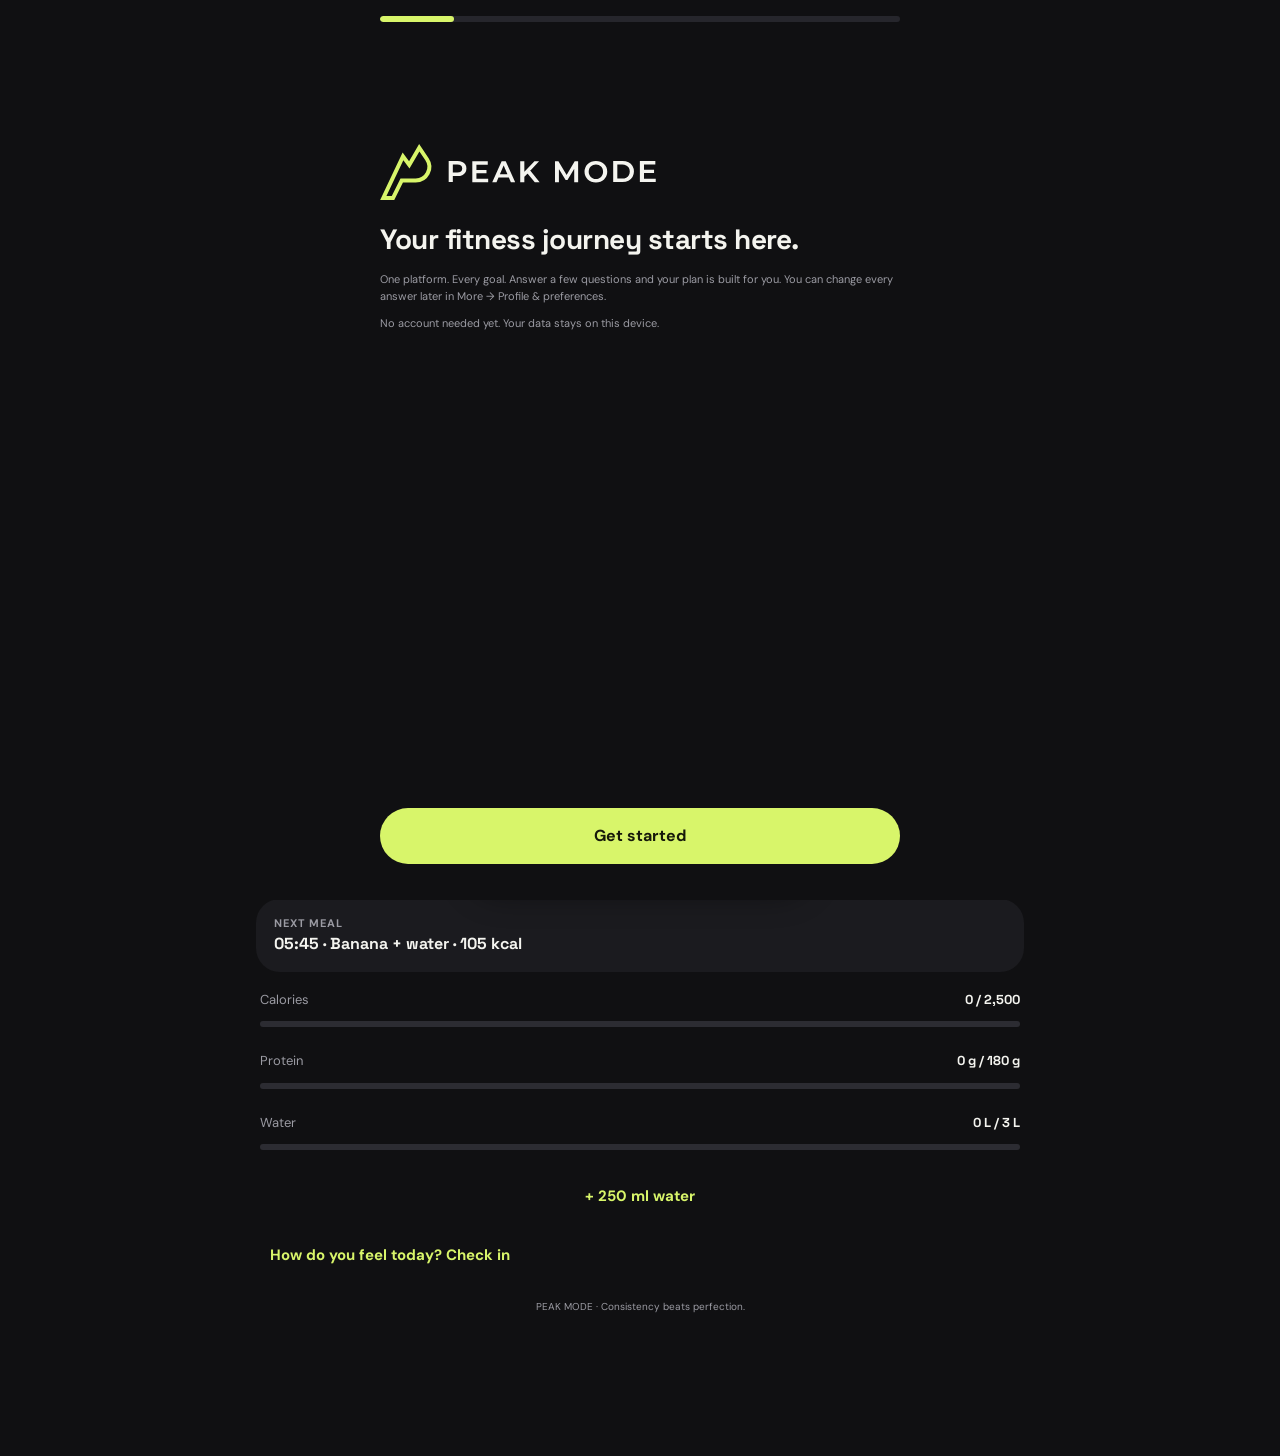
==== commit 3e256758: "Add files via upload" ====
--- a/index.html
+++ b/index.html
@@ -1,4 +1,4 @@
-<!doctype html><html lang="en"><head><meta charset="utf-8"><script>try{document.documentElement.dataset.theme=JSON.parse(localStorage.getItem("peakModeLifetimeV1")||"{}").theme||"volt"}catch(e){}</script><meta name="viewport" content="width=device-width,initial-scale=1,viewport-fit=cover"><meta name="theme-color" content="#101012"><link rel="manifest" href="manifest.webmanifest"><link rel="icon" href="icon.svg" type="image/svg+xml"><link rel="apple-touch-icon" href="apple-touch-icon.png"><link rel="stylesheet" href="styles.css"><link rel="stylesheet" href="extras.css"><link rel="stylesheet" href="ui.css"><link rel="stylesheet" href="redesign.css"><title>PEAK MODE</title></head><body><main class="app"><header><div><small id="greetSmall">PEAK MODE</small><h1 id="greet">Hi</h1></div><button id="settings">⚙</button></header><section class="hero"><div><small id="date"></small><h2>Build your best self.</h2><p id="phase">Train strong. Eat smart. Live better.</p></div><div class="streak"><b id="streak">0</b><small>DAY STREAK</small></div></section><div id="weekStrip"></div><nav><button class="active" data-page="today">Today</button><button data-page="food">Nutrition</button><button data-page="gym">Workout</button><button data-page="run">Run</button><button data-page="coach">Coach</button><button data-page="library">Library</button><button data-page="physique">Physique</button><button data-page="progress">Progress</button></nav>
+<!doctype html><html lang="en"><head><meta charset="utf-8"><script>try{document.documentElement.dataset.theme=JSON.parse(localStorage.getItem("peakModeLifetimeV1")||"{}").theme||"volt"}catch(e){}</script><meta name="viewport" content="width=device-width,initial-scale=1,viewport-fit=cover"><meta name="theme-color" content="#101012"><link rel="manifest" href="manifest.webmanifest"><link rel="icon" href="icon.svg" type="image/svg+xml"><link rel="apple-touch-icon" href="apple-touch-icon.png"><link rel="stylesheet" href="styles.css"><link rel="stylesheet" href="extras.css"><link rel="stylesheet" href="ui.css"><title>PEAK MODE</title></head><body><main class="app"><header><div><small id="greetSmall">PEAK MODE</small><h1 id="greet">Hi</h1></div><button id="settings">⚙</button></header><section class="hero"><div><small id="date"></small><h2>Build your best self.</h2><p id="phase">Train strong. Eat smart. Live better.</p></div><div class="streak"><b id="streak">0</b><small>DAY STREAK</small></div></section><div id="weekStrip"></div><nav><button class="active" data-page="today">Today</button><button data-page="food">Nutrition</button><button data-page="gym">Workout</button><button data-page="run">Run</button><button data-page="coach">Coach</button><button data-page="library">Library</button><button data-page="physique">Physique</button><button data-page="progress">Progress</button></nav>
 <section id="today" class="page active"><div class="stats"><article><small>Calories</small><b>2,500</b><small>kcal target</small></article><article><small>Protein</small><b>180g</b><small>daily target</small></article><article><small>Water</small><b id="waterText">0 / 3L</b><small>hydration</small></article><article><small>Steps</small><b>8–10k</b><small>daily target</small></article></div><article class="card c-lime"><small>TRAINING</small><h3 id="todayWorkout">Upper Strength</h3><p id="todayDesc"></p><div id="todayExercises"></div><button class="primary" data-open="gym">Open workout</button></article><article class="card c-lav"><small>TODAY'S PLAN</small><h3>Training recommendation</h3><div id="coachToday"></div><button class="secondary" data-open="coach">Open check-in</button></article><article class="card"><small>TODAY'S INTAKE</small><h3>Calories and protein</h3><div id="intake"></div><p class="hint warn" id="backupNote" hidden>No recent backup. Photos and logs live only on this device, so export one in Progress → Backup.</p></article><article class="card" id="weekBars"></article><article class="card"><small>TODAY'S FOOD</small><h3>Meal schedule</h3><div id="todayMeals"></div><div id="customMeals"></div><button class="secondary" id="addMeal">+ Add another meal</button> <button class="secondary" data-open="food">Recipes & meal prep</button></article><article class="card"><small>HYDRATION</small><h3>Water tracker <span id="waterPct"></span></h3><div class="track"><i id="waterBar"></i></div><button class="secondary" id="add250">+250 ml</button> <button class="secondary" id="add500">+500 ml</button> <button class="link" id="resetWater">Reset</button><p class="hint">3 L is a starting target. Adjust for heat, sweating and thirst; don't force excessive water.</p></article><article class="card"><small>DAILY CHECKLIST</small><h3>Win the day</h3><div id="checks"></div></article></section>
 <section id="food" class="page"><h2>Eat to perform</h2><article class="card"><div class="stats"><article><small>Calories</small><b>~2,500</b></article><article><small>Protein</small><b>~180g</b></article></div><p class="hint">Starting estimates. Actual calories and protein vary with fish type, edible portion, oil, coconut and recipes. Track your 7-day average weight for 2–3 weeks before adjusting.</p><div class="row"><button class="secondary" id="prevMenu">← Previous day</button><b id="menuTitle">Menu day 1 / 7</b><button class="secondary" id="nextMenu">Next day →</button></div><div id="menuMeals"></div></article><article class="card"><small>SUNDAY RESET</small><h3>90-minute prep plan</h3><div id="sunPrep"></div></article><article class="card"><small>MEAL PREPARATION</small><h3>Prep once, eat well</h3><div id="prep"></div></article><article class="card"><small>SHOPPING</small><h3>Weekly grocery list</h3><button class="link" id="copyList">Copy list</button><div id="groceries"></div></article></section>
 <section id="gym" class="page"><h2>Strength + athleticism</h2><article class="card"><small>REST TIMER</small><div class="row"><b id="restClock" class="clock">0:00</b><div id="restBtns"><button class="secondary" data-s="60">1:00</button> <button class="secondary" data-s="90">1:30</button> <button class="secondary" data-s="120">2:00</button> <button class="secondary" data-s="180">3:00</button></div></div></article><article class="card" id="music"><small>WORKOUT MUSIC</small><h3>Your playlist</h3><div class="row2"><input id="plUrl" placeholder="Paste a Spotify or YouTube playlist link" aria-label="Playlist link"><button class="secondary" id="plSave">Save</button></div><div id="plEmbed"></div><div class="chips"><a href="https://open.spotify.com/search/workout%20motivation" target="_blank" rel="noopener">Spotify: workout</a><a href="https://www.youtube.com/results?search_query=gym+workout+music+mix" target="_blank" rel="noopener">YouTube: gym mix</a><a href="https://www.youtube.com/results?search_query=malayalam+gym+workout+songs" target="_blank" rel="noopener">Malayalam gym</a><a href="https://www.youtube.com/results?search_query=hip+hop+workout+mix" target="_blank" rel="noopener">Hip-hop</a></div><h3>Songs on this device</h3><p class="hint">Add songs you already own (MP3, M4A). They play offline and keep going with the screen locked.</p><audio id="aud" preload="none"></audio><div class="player"><div id="npTitle">Nothing playing</div><div class="ctl"><button id="mPrev" aria-label="Previous">Prev</button><button id="mPlay" aria-label="Play or pause">Play</button><button id="mNext" aria-label="Next">Next</button><button id="mShuf" aria-pressed="false" aria-label="Shuffle">Shuffle</button></div></div><div id="trackList"></div><label class="secondary file">Add songs<input id="addTracks" type="file" accept="audio/*" multiple></label></article><article class="card"><div class="row"><button class="secondary" id="prevWorkout">← Day</button><b id="workDay"></b><button class="secondary" id="nextWorkout">Day →</button></div><h3 id="workTitle"></h3><p id="workDesc"></p><div id="exerciseList"></div></article><article class="card"><small>PROGRESSION</small><h3>Your 90-day ramp</h3><p class="hint" id="rampNow"></p><ul id="rampList"><li>Weeks 1–2: return gradually, 3 reps in reserve, technique first.</li><li>Weeks 3–5: add reps, then small weight increases when every set is clean.</li><li>Week 6: deload; reduce sets by 40–50%.</li><li>Weeks 7–10: build steadily, usually 1–2 reps in reserve.</li><li>Week 11: consolidate and reduce fatigue.</li><li>Weeks 12–13: maintain strength; no forced max attempts.</li><li>After day 90: continue the weekly structure and schedule easier weeks every 5–8 weeks or as fatigue requires.</li></ul><p class="hint">Start conservatively after your training break. Avoid max attempts. Stop for sharp pain and adjust volume if recovery deteriorates.</p></article></section>
@@ -7,4 +7,4 @@
 <section id="library" class="page"><h2>Exercise library</h2><article class="card"><input id="lSearch" type="search" placeholder="Search exercises or muscles" aria-label="Search exercises"><div class="chips2" id="lMuscle"></div><div class="chips2" id="lEq"></div><div class="chips2" id="lLvl"></div><p class="hint" id="lStatus">Open this tab with internet once to load the library.</p><div id="lList"></div><button class="secondary" id="lMore" hidden>Show more</button><p class="hint">Exercise data and images: Free Exercise DB (public domain). Each demo shows start and end positions, not video.</p></article></section>
 <section id="physique" class="page"><h2>Physique</h2><article class="card"><small>DAILY PHOTO</small><h3>Today’s check-in</h3><div class="seg" id="poseSeg"><button class="on" data-pose="Front">Front</button><button data-pose="Side">Side</button><button data-pose="Back">Back</button></div><p class="hint">Same spot, same light, same time of day, ideally in the morning before eating. Photos stay on this device.</p><p id="photoStatus" class="hint"></p><button class="primary" id="addPhoto">Take or choose photo</button></article><article class="card"><small>COMPARE</small><h3>Start vs latest</h3><div id="cmp"></div></article><article class="card"><small>TIMELINE</small><h3>All photos</h3><div id="gallery" class="gal"></div></article></section>
 <section id="progress" class="page"><h2>Your progress</h2><article class="card"><small>BODY CHECK-IN</small><h3>Log measurements</h3><div class="form"><label>Weight kg<input id="weight" type="number" step=".1" placeholder="89.7"></label><label>Waist cm<input id="waist" type="number" step=".1"></label><label>Chest cm<input id="chest" type="number" step=".1"></label><label>Arm cm<input id="arm" type="number" step=".1"></label></div><button class="primary" id="saveMeasure">Save check-in</button><div id="wChart"></div><div id="measureHistory"></div></article><article class="card"><small>STRENGTH LOG</small><h3>Record a lift</h3><div class="form"><label>Exercise<select id="liftName"><option>Bench press</option><option>Squat</option><option>Deadlift</option><option>Overhead press</option><option>Barbell row</option></select></label><label>Weight kg<input id="liftWeight" type="number" step=".5"></label><label>Reps<input id="liftReps" type="number"></label><label>Sets<input id="liftSets" type="number"></label></div><button class="primary" id="saveLift">Save lift</button><div id="liftHistory"></div></article><article class="card"><small>BACKUP & RESTORE</small><p class="hint">Data is stored only in this browser on this device. Export backups regularly. GitHub Pages does not sync records between devices.</p><button class="secondary" id="export">Export backup</button> <label class="secondary file">Import backup<input id="import" type="file" accept="application/json"></label></article></section>
-<footer>PEAK MODE · Consistency beats perfection.</footer></main><dialog id="settingsDialog"><div class="row"><h2>Daily reminders</h2><button id="close">✕</button></div><label>Workout<input id="tWorkout" type="time" value="05:45"></label><label>Breakfast<input id="tBreakfast" type="time" value="08:00"></label><label>Lunch<input id="tLunch" type="time" value="13:00"></label><label>Snack<input id="tSnack" type="time" value="16:30"></label><label>Dinner<input id="tDinner" type="time" value="20:00"></label><button class="primary" id="editProfile" type="button">Edit profile &amp; preferences</button><label>Your name<input id="tName" maxlength="24" autocomplete="given-name"></label><label>Theme<select id="tTheme"><option value="volt">Volt</option><option value="sunset">Sunset</option><option value="ember">Ember</option><option value="ocean">Ocean</option><option value="violet">Violet</option><option value="light">Light</option></select></label><label>Calorie target<input id="tKcal" type="number" inputmode="numeric"></label><label>Protein target (g)<input id="tProt" type="number" inputmode="numeric"></label><label>Water interval<select id="waterInterval"><option value="60">60 minutes</option><option value="90" selected>90 minutes</option><option value="120">2 hours</option></select></label><button class="primary" id="saveSettings">Save reminder times</button><button class="secondary" id="enable">Enable notifications</button><p class="hint">Notifications can fire while the app is open. Background notifications after iOS suspends/closes the app are not guaranteed with GitHub Pages alone; reliable push requires a push service/backend.</p></dialog><dialog id="recipeDialog"><div class="row"><h2 id="rTitle"></h2><button id="rClose" aria-label="Close">✕</button></div><div id="rBody"></div></dialog><dialog id="mealDialog"><div class="row"><h2>Add a meal</h2><button id="mClose" aria-label="Close">✕</button></div><label>What did you eat<input id="mName"></label><div class="form"><label>Calories (approx.)<input id="mKcal" type="number" inputmode="numeric"></label><label>Protein (g)<input id="mProt" type="number" inputmode="numeric"></label></div><button class="primary" id="mSave">Save meal</button></dialog><dialog id="photoDialog"><div class="row"><b id="pInfo"></b><button id="pClose" aria-label="Close">✕</button></div><img id="pImg" alt="" class="big"><button class="secondary" id="pDel">Delete photo</button></dialog><div id="toast"></div><script src="logo.js"></script><script src="app.js"></script><script src="extras.js"></script><script src="music.js"></script><script src="coach.js"></script><script src="plan.js"></script><script src="library.js"></script><script src="food.js"></script><script src="ui.js"></script><script src="run.js"></script><script src="flow.js"></script><script src="session.js"></script><script src="onboard.js"></script><script src="backup.js"></script><script src="safety.js"></script><script src="learn-data.js"></script><script src="learn.js"></script><script>if('serviceWorker'in navigator)addEventListener('load',()=>navigator.serviceWorker.register('./sw.js').catch(()=>{}));</script></body></html>
+<footer>PEAK MODE · Consistency beats perfection.</footer></main><dialog id="settingsDialog"><div class="row"><h2>Daily reminders</h2><button id="close">✕</button></div><label>Workout<input id="tWorkout" type="time" value="05:45"></label><label>Breakfast<input id="tBreakfast" type="time" value="08:00"></label><label>Lunch<input id="tLunch" type="time" value="13:00"></label><label>Snack<input id="tSnack" type="time" value="16:30"></label><label>Dinner<input id="tDinner" type="time" value="20:00"></label><button class="primary" id="editProfile" type="button">Edit profile &amp; preferences</button><label>Your name<input id="tName" maxlength="24" autocomplete="given-name"></label><label>Theme<select id="tTheme"><option value="volt">Volt</option><option value="sunset">Sunset</option><option value="ember">Ember</option><option value="ocean">Ocean</option><option value="violet">Violet</option><option value="light">Light</option></select></label><label>Calorie target<input id="tKcal" type="number" inputmode="numeric"></label><label>Protein target (g)<input id="tProt" type="number" inputmode="numeric"></label><label>Water interval<select id="waterInterval"><option value="60">60 minutes</option><option value="90" selected>90 minutes</option><option value="120">2 hours</option></select></label><button class="primary" id="saveSettings">Save reminder times</button><button class="secondary" id="enable">Enable notifications</button><p class="hint">Notifications can fire while the app is open. Background notifications after iOS suspends/closes the app are not guaranteed with GitHub Pages alone; reliable push requires a push service/backend.</p></dialog><dialog id="recipeDialog"><div class="row"><h2 id="rTitle"></h2><button id="rClose" aria-label="Close">✕</button></div><div id="rBody"></div></dialog><dialog id="mealDialog"><div class="row"><h2>Add a meal</h2><button id="mClose" aria-label="Close">✕</button></div><label>What did you eat<input id="mName"></label><div class="form"><label>Calories (approx.)<input id="mKcal" type="number" inputmode="numeric"></label><label>Protein (g)<input id="mProt" type="number" inputmode="numeric"></label></div><button class="primary" id="mSave">Save meal</button></dialog><dialog id="photoDialog"><div class="row"><b id="pInfo"></b><button id="pClose" aria-label="Close">✕</button></div><img id="pImg" alt="" class="big"><button class="secondary" id="pDel">Delete photo</button></dialog><div id="toast"></div><script src="logo.js"></script><script src="app.js"></script><script src="extras.js"></script><script src="music.js"></script><script src="coach.js"></script><script src="plan.js"></script><script src="library.js"></script><script src="food.js"></script><script src="ui.js"></script><script src="run.js"></script><script src="flow.js"></script><script src="session.js"></script><script src="onboard.js"></script><script src="backup.js"></script><script src="safety.js"></script><script src="learn-data.js"></script><script src="learn.js"></script><script src="diag.js"></script><script>if('serviceWorker'in navigator)addEventListener('load',()=>navigator.serviceWorker.register('./sw.js').catch(()=>{}));</script></body></html>
